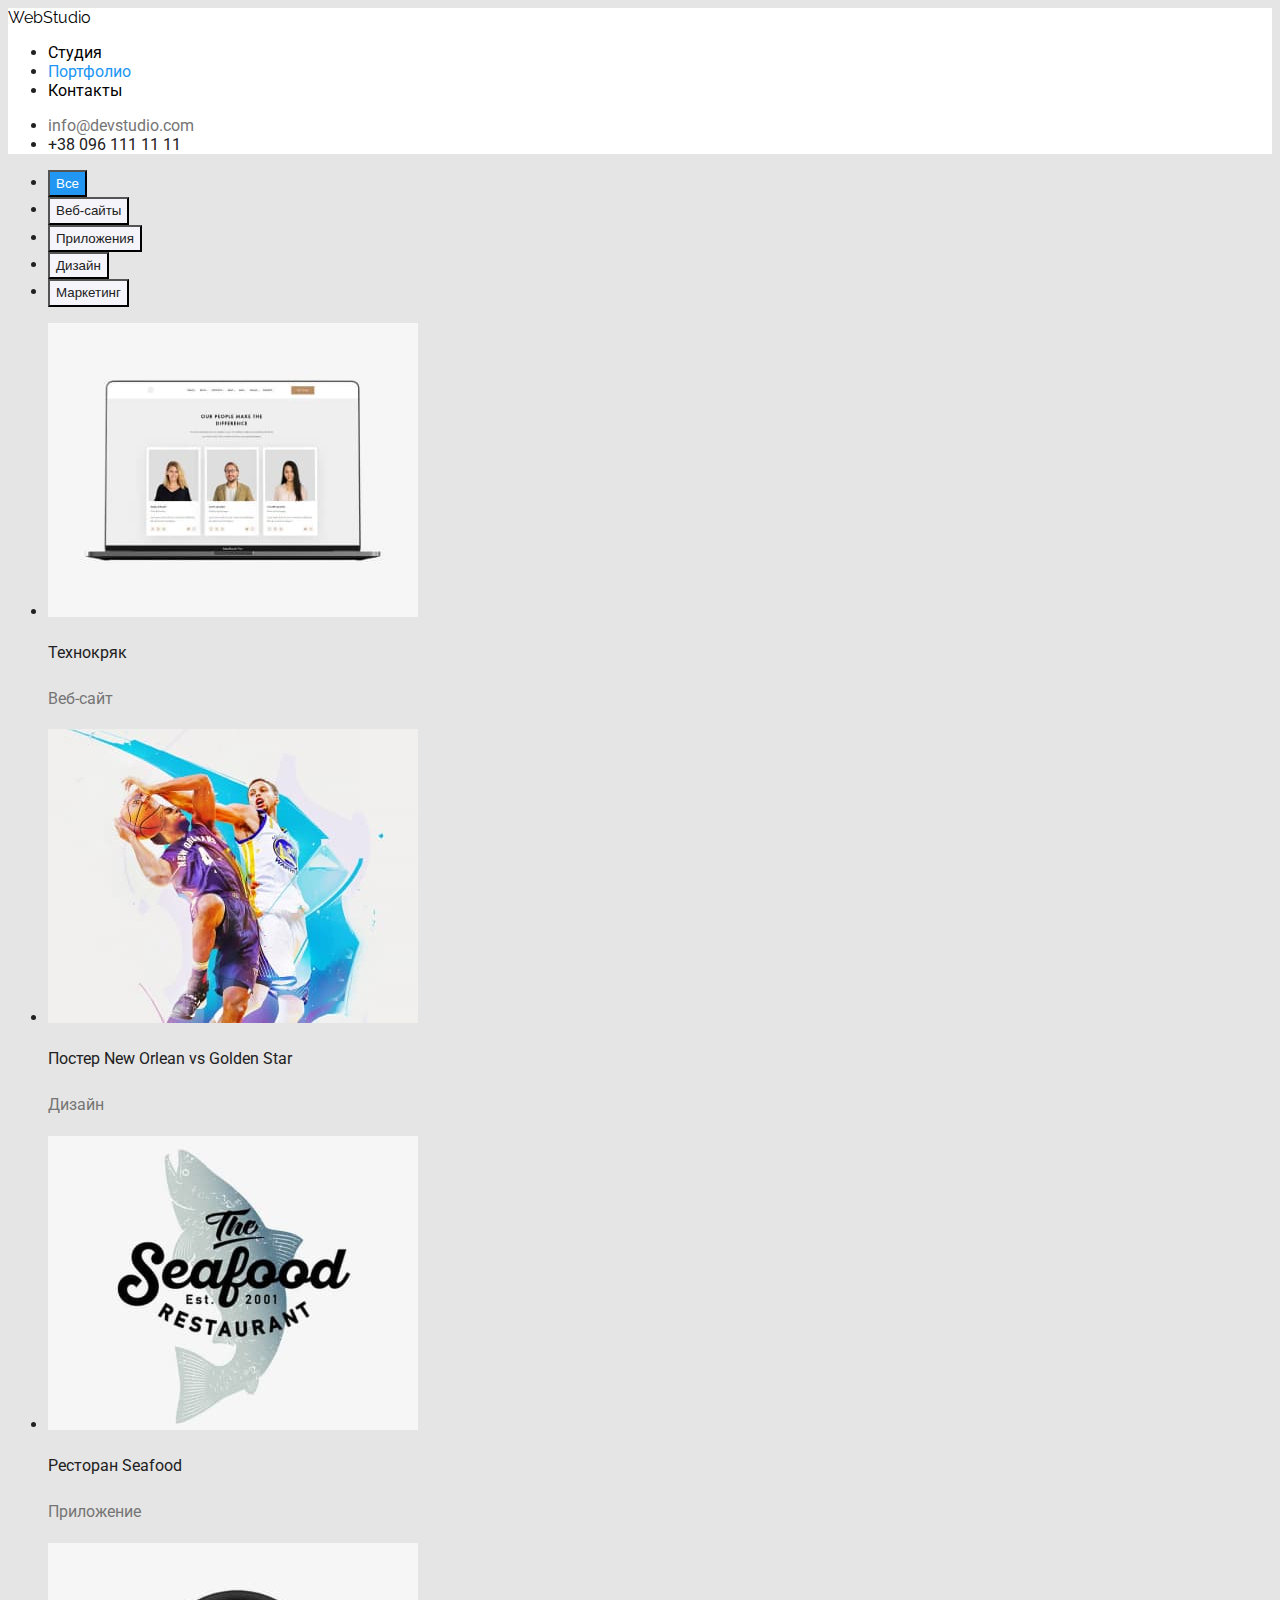
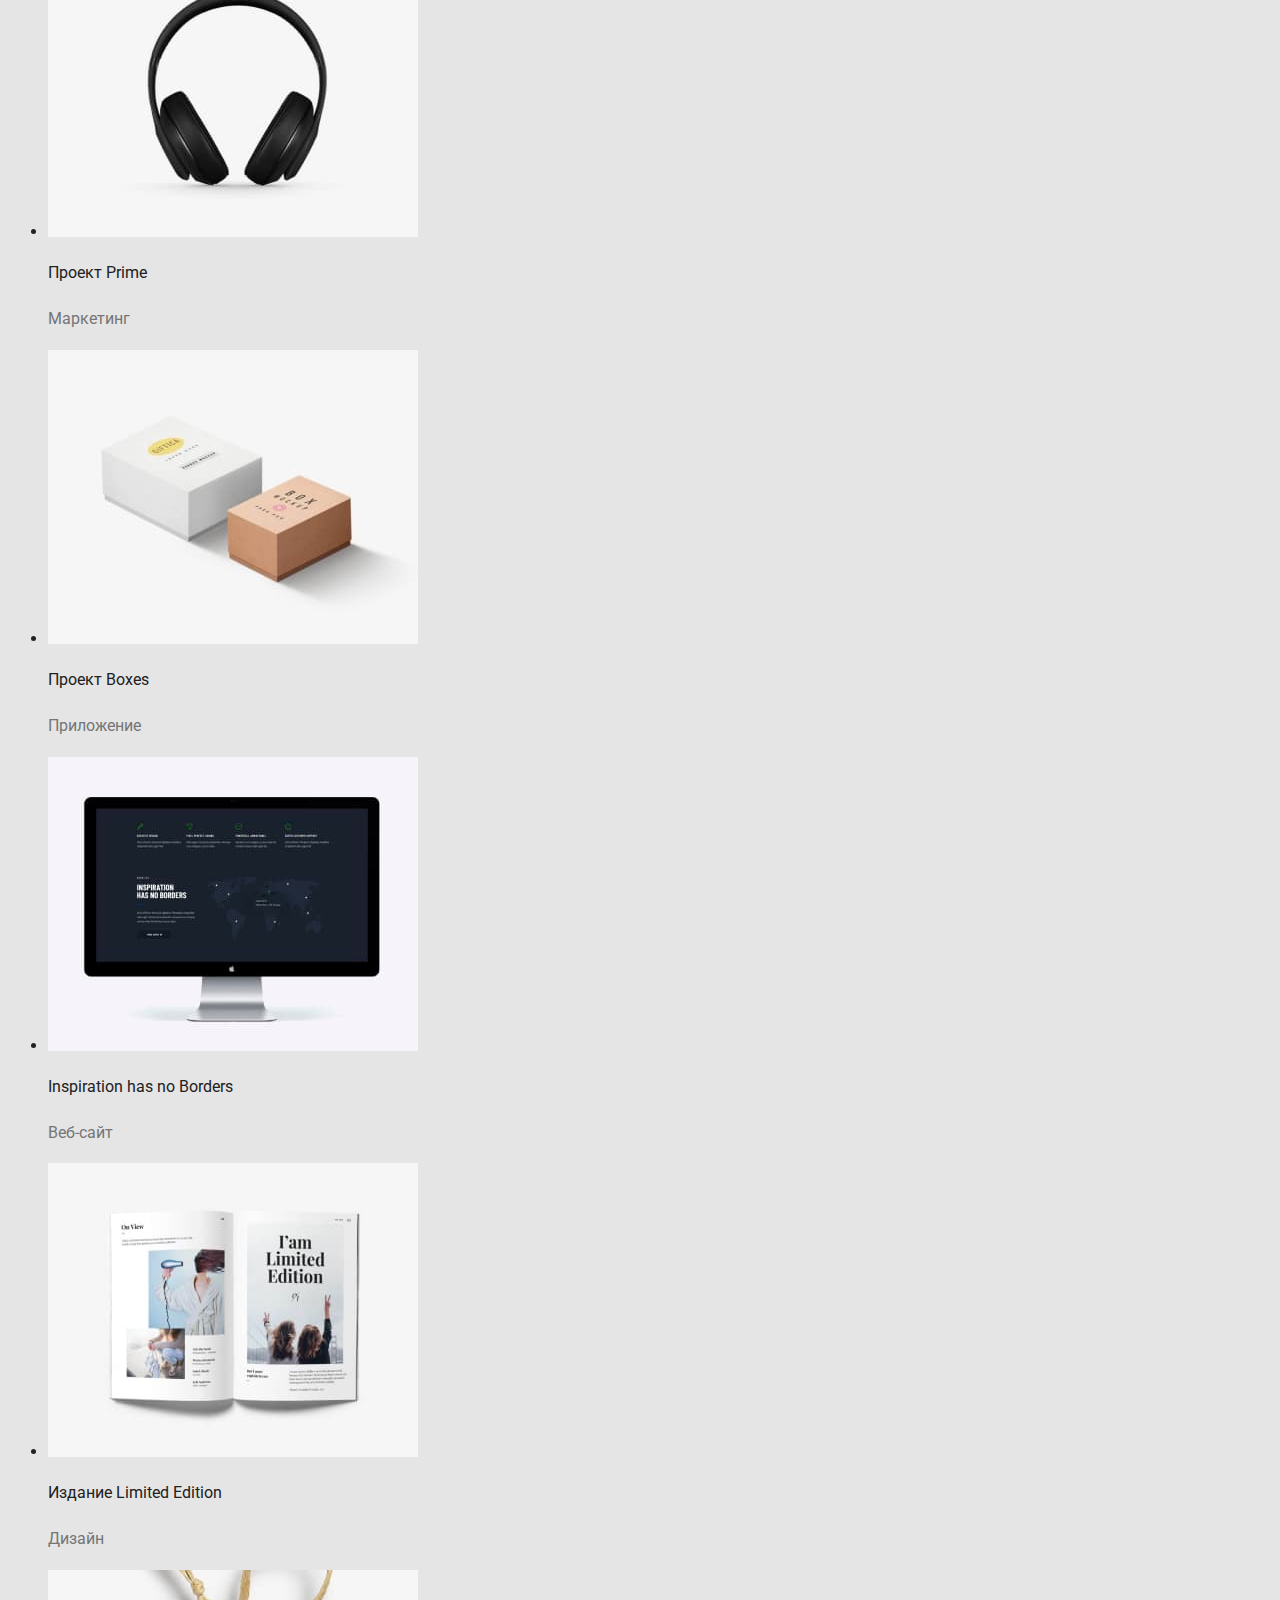
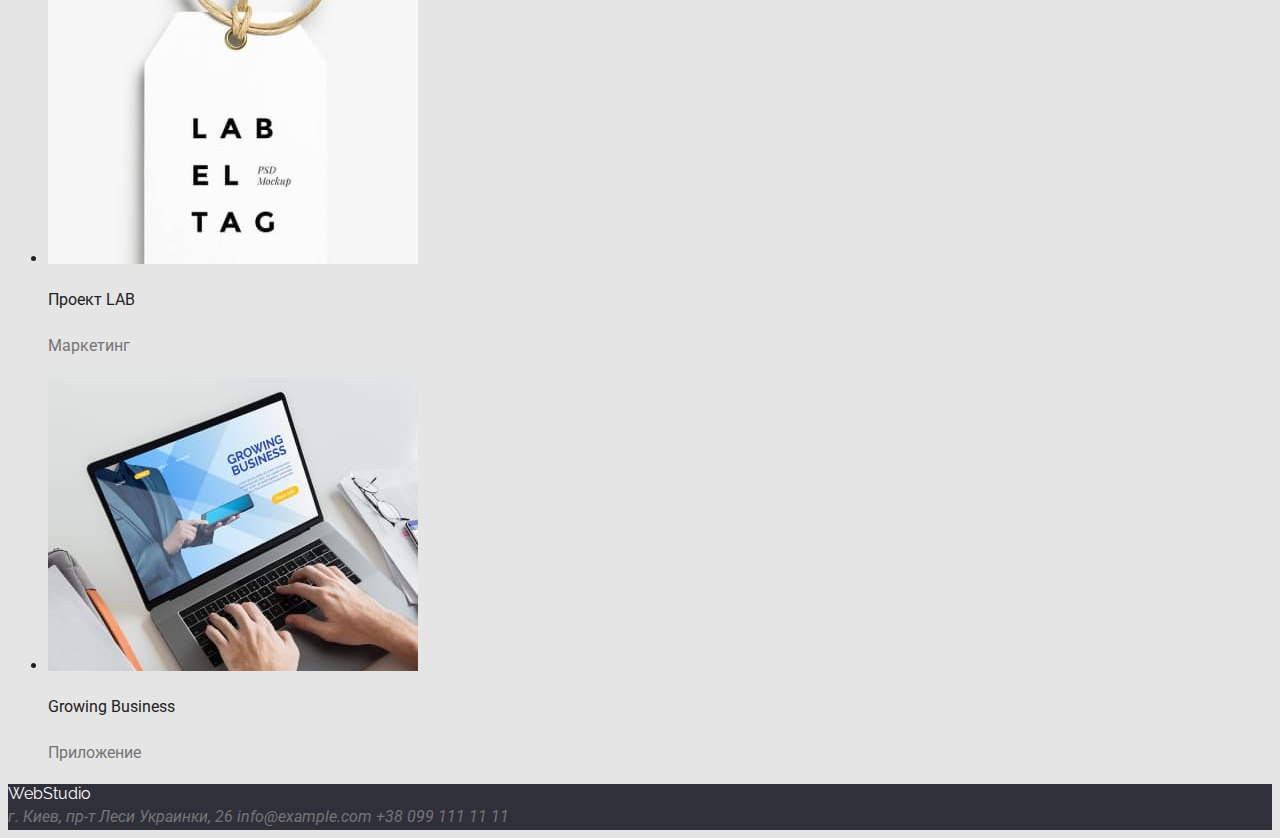
==== portfolio.html @ 67ff032a "okay, well done 4/" ====
<!DOCTYPE html>
<html lang="ru">

<head>
    <meta charset="UTF-8">
    <meta http-equiv="X-UA-Compatible" content="IE=edge">
    <meta name="viewport" content="width=device-width, initial-scale=1.0">
    <title>WebStudio</title>
    <link rel="preconnect" href="https://fonts.googleapis.com">
    <link rel="preconnect" href="https://fonts.gstatic.com" crossorigin>
    <link href="https://fonts.googleapis.com/css2?family=Raleway:wght@700&family=Roboto:wght@400;500;700;900&display=swap"
        rel="stylesheet">
    <link href="./css/styles.css" rel="stylesheet">
</head>
<body>
    <header class="hat">
        <a href="./index.html" lang="en" class="logo text-logo">
            WebStudio
        </a>
        <nav>
            <ul class="site-browsing">
                <li><a class="browsing-link text-link" href="./index.html">
                        Студия
                    </a></li>
                <li><a class="browsing-link text-link  current" href="./portfolio.html">
                        Портфолио
                    </a></li>
                <li><a class="browsing-link text-link" href="">
                        Контакты
                    </a></li>
            </ul>
        </nav>
        <ul class="hat-list">
            <li><a class="hat-link text-link" href="mailto:info@devstudio.com">
                    info@devstudio.com
                </a></li>
            <li><a class="hat-link text-link" href="tel:+380961111111"></a>
                +38 096 111 11 11
            </li>
        </ul>
    </header>
    <main>
        <section>
            <ul class="list">
                <li>
                    <button type="button" class="text-button-portfolio all-buttons current-button">
                        Все
                    </button>
                </li>
                <li>
                    <button type="button" class="text-button-portfolio all-buttons">
                        Веб-сайты
                    </button>
                </li>
                <li>
                    <button type="button" class="text-button-portfolio all-buttons">
                        Приложения
                    </button>
                </li>
                <li>
                    <button type="button" class="text-button-portfolio all-buttons">
                        Дизайн
                    </button>
                </li>
                <li>
                    <button type="button" class="text-button-portfolio all-buttons">
                        Маркетинг
                    </button>
                </li>
            </ul>
            <ul class="list">
                <li>
                    <img src="./images/img.portfolio.1.jpg" alt="Ноутбук с фотографией трех людей" width="370" height="294">
                    <p class="text-our-projects">
                        Технокряк
                    </p>
                    <p class="text-our-ptojects-work">
                        Веб-сайт
                    </p>
                </li>
                <li>
                    <img src="./images/img.portfolio.2.jpg" alt="баскетболисты" width="370" height="294">
                    <p class="text-our-projects">
                        Постер New Orlean vs Golden Star
                    </p>
                    <p class="text-our-ptojects-work">
                        Дизайн
                    </p>
                </li>
                <li>
                    <img src="./images/img.portfolio.3.jpg" alt="логотип рыбного бизнеса" width="370" height="294">
                    <p class="text-our-projects">
                        Ресторан Seafood
                    </p>
                    <p class="text-our-ptojects-work">
                        Приложение
                    </p>
                </li>
                <li>
                    <img src="./images/img.portfolio.4.jpg" alt="Черные наушники" width="370" height="294">
                    <p class="text-our-projects">
                        Проект Prime
                    </p>
                    <p class="text-our-ptojects-work">
                        Маркетинг
                    </p>
                </li>
                <li>
                    <img src="./images/img.portfolio.5.jpg" alt="белая коробка и обычная коробка поменьше" width="370" height="294">
                    <p class="text-our-projects">
                        Проект Boxes
                    </p>
                    <p class="text-our-ptojects-work">
                        Приложение
                    </p>
                </li>
                <li>
                    <img src="./images/img.portfolio.6.jpg" alt="экран монитора" width="370" height="294">
                    <p class="text-our-projects">
                        Inspiration has no Borders
                    </p>
                    <p class="text-our-ptojects-work">
                        Веб-сайт
                    </p>
                </li>
                <li>
                    <img src="./images/img.portfolio.7.jpg" alt="журнал" width="370" height="294">
                    <p class="text-our-projects">
                        Издание Limited Edition
                    </p>
                    <p class="text-our-ptojects-work">
                        Дизайн
                    </p>
                </li>
                <li>
                    <img src="./images/img.portfolio.8.jpg" alt="красивая, белая бирка" width="370" height="294">
                    <p class="text-our-projects">
                        Проект LAB
                    </p>
                    <p class="text-our-ptojects-work">
                        Маркетинг
                    </p>
                </li>
                <li>
                    <img src="./images/img.portfolio.9.jpg" alt="макбук" width="370" height="294">
                    <p class="text-our-projects">
                        Growing Business
                    </p>
                    <p class="text-our-ptojects-work">
                        Приложение
                    </p>
                </li>
            </ul>
        </section>
    </main>
    <footer class="cellar">
        <a href="./" lang="en" class="logo text-logo cellar-logo">
            WebStudio
        </a>
        <address>
            <a class="cellar-link text-cellar" href="https://goo.gl/maps/cegaFSzmEe4wthp77" target="_blank" rel="noopener noreferrer">
                г. Киев, пр-т Леси Украинки, 26
            </a>
            <a class="cellar-link text-cellar" href="mailto:info@example.com">
                info@example.com
            </a>
            <a class="cellar-link text-cellar" href="tel:+380991111111">
                +38 099 111 11 11
            </a>
        </address>
    </footer>
</body>
---- css/styles.css ----
body {
  font-family: 'Roboto', sans-serif;
  color: var(--text-color);
  background-color: #e5e5e5;
}
.hat {
  background-color: #ffffff;
}
.hero {
  background-color: #2f303a;
}
.team-content {
  background-color: #f5f4fa;
}
.cellar {
  background-color: #2f303a;
}
.logo {
  font-family: 'Raleway', sans-serif;
}

:root {
  --accent-color: #2196f3;
  --brand-color: #2f303a;
  --text-color: #212121;
}

.site-nav {
  list-style: none;
}
.browsing-link,
.cellar-link,
.logo,
.hat-link {
  text-decoration: none;
  color: black;
}

.hat-link,
.cellar-link {
  color: #757575;
}

.studio-link:active {
  color: #2196f3;
}

.browsing-link:hover,
.browsing-link:focus {
  color: var(--accent-color);
}

.cellar-link:hover,
.cellar-link:focus {
  color: var(--accent-color);
}

.logo:hover,
.logo:focus {
  color: var(--accent-color);
}

.hat-link:hover,
.hat-link:focus {
  color: var(--accent-color);
}

/* ______ */

.browsing-link:active {
  color: var(--brand-color);
}

.cellar-link:active {
  color: var(--text-color);
}

/*work with text*/

.text-two-main {
  line-height: 1.1;
}

.text-what-we {
  line-height: 1.1;
}

.text-what-we-do {
  line-height: 1.7;
  color: #757575;
}

.text-team {
  line-height: 1.1;
}

.text-profession {
  line-height: 1.1;
  color: #757575;
}

.text-logo {
  line-height: 1.1;
}
.text-link {
  line-height: 1.1;
}

.text-cellar {
  line-height: 1.7;
}
.text-title {
  line-height: 1.3;
  color: #ffffff;
}

.hero-button:focus {
  line-height: 1.6;
  background-color: var(--accent-color);
  color: #ffffff;
}
.text-button-portfolio:focus {
  background-color: var(--accent-color);
  color: #ffffff;
}
.text-button-portfolio {
  line-height: 1.6;
  color: #212121;
  background-color: #f5f4fa;
}
.text-our-projects {
  line-height: 2;
}
.text-our-ptojects-work {
  line-height: 1.8;
  color: #757575;
}
.cellar-logo {
  color: #ffffff;
}
.all-buttons {
  cursor: pointer;
}
.current {
  color: var(--accent-color);
}
.current-button {
  background-color: var(--accent-color);
  color: #ffffff;
}
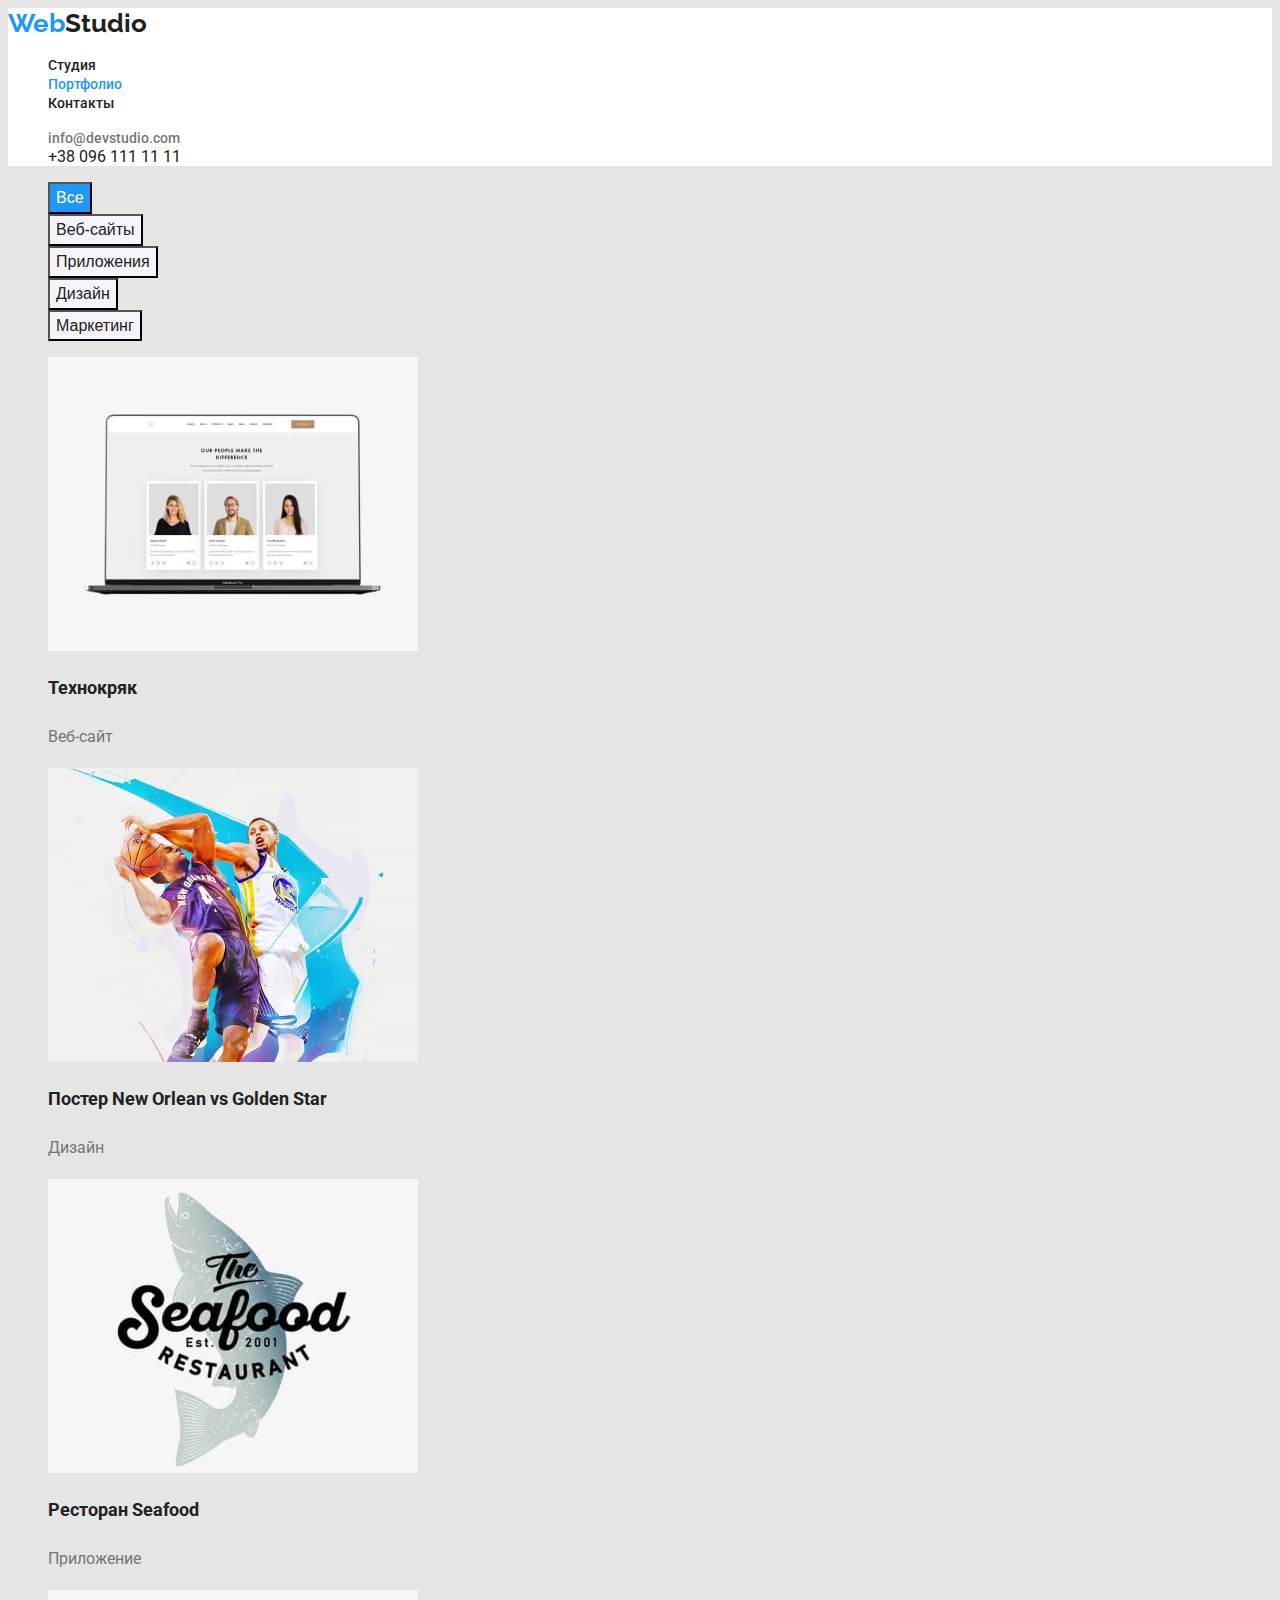
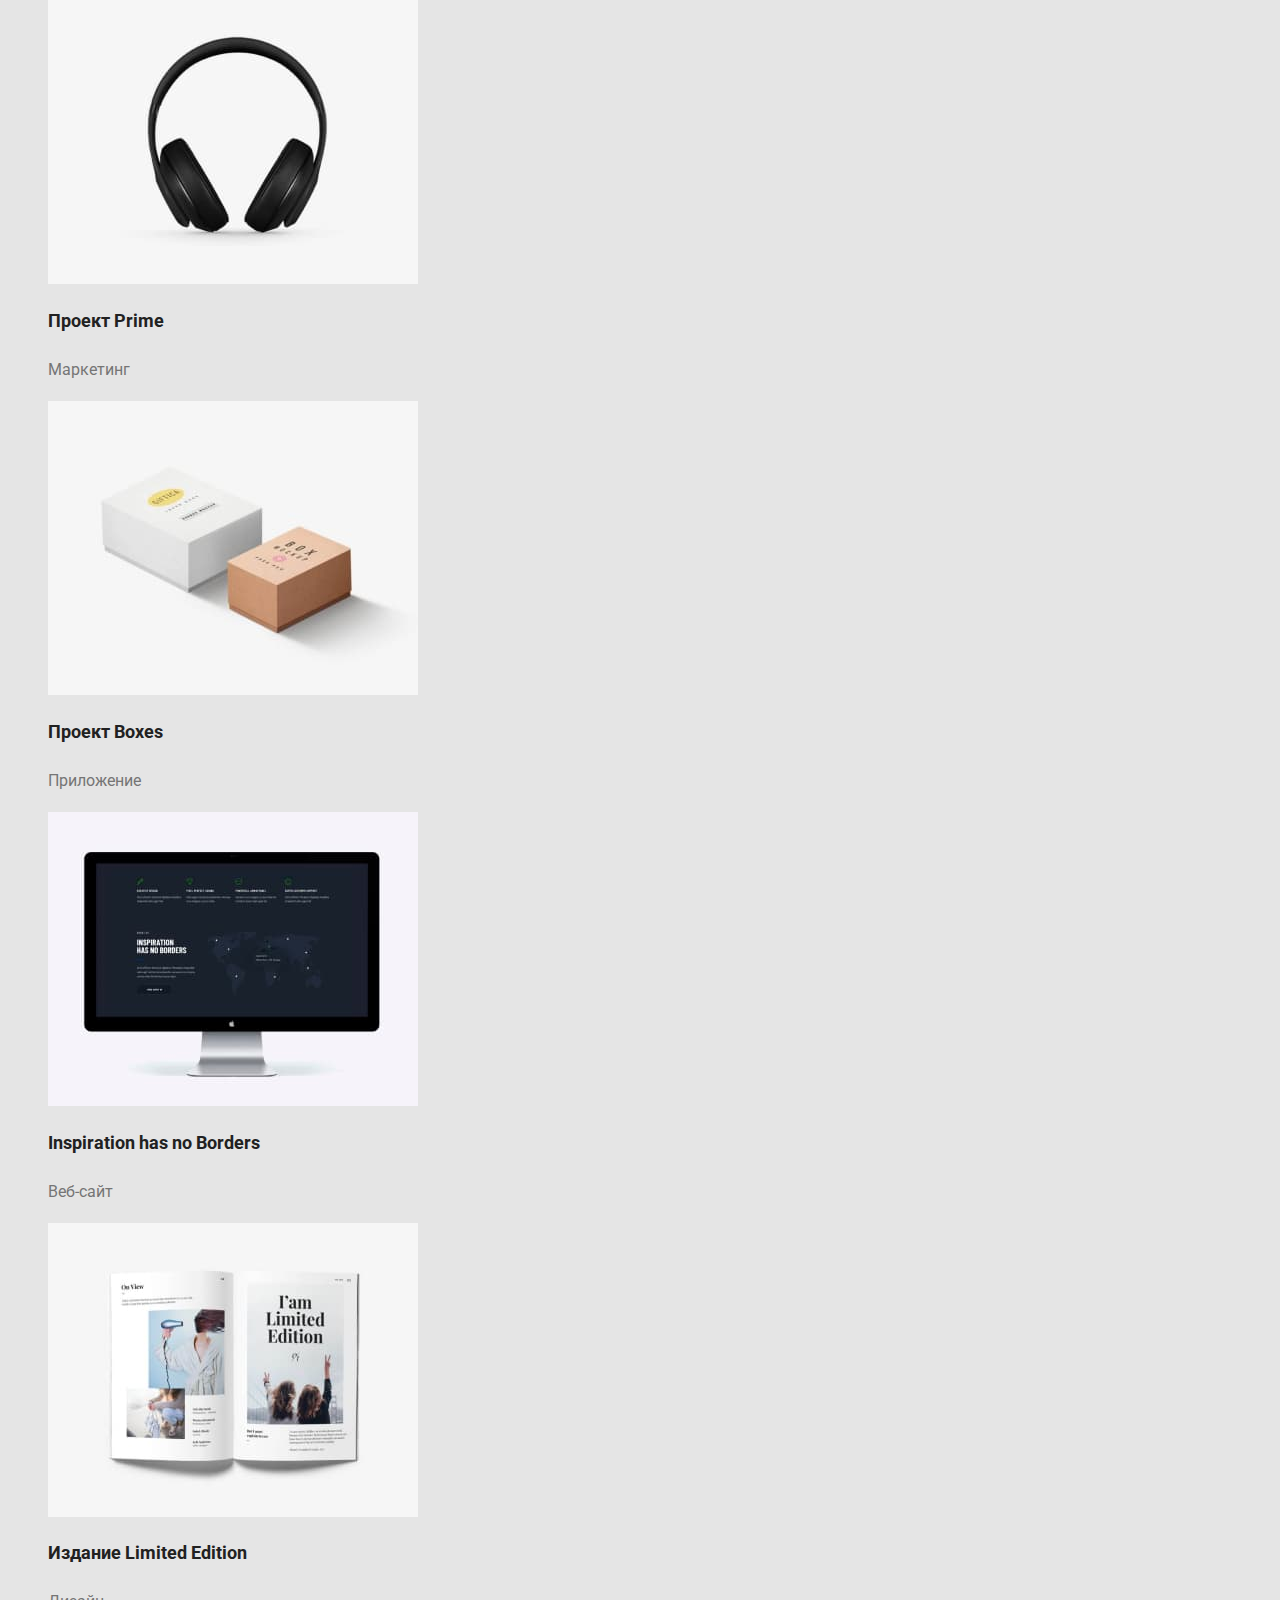
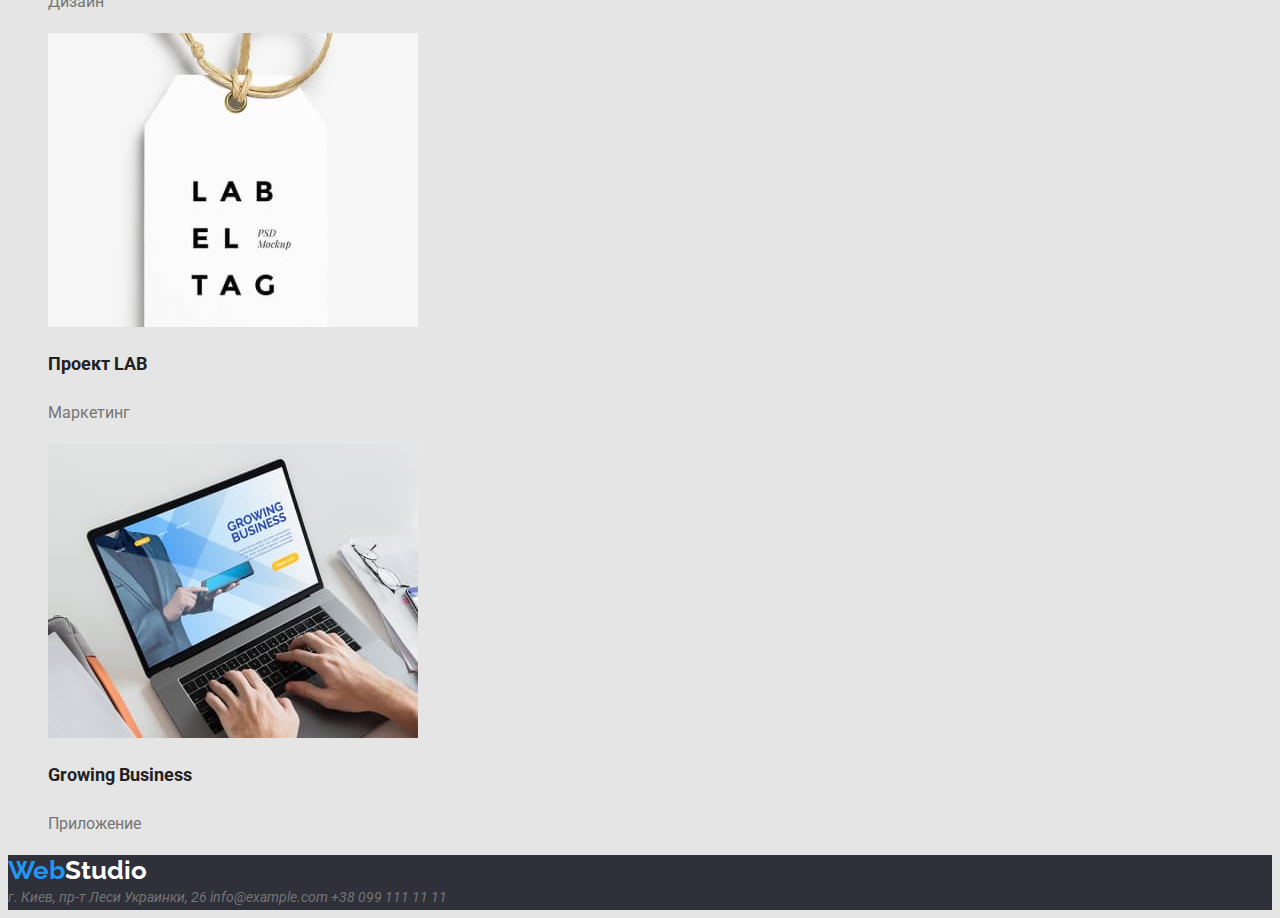
==== commit b9e21076: "reworked" ====
--- a/portfolio.html
+++ b/portfolio.html
@@ -14,11 +14,11 @@
 </head>
 <body>
     <header class="hat">
-        <a href="./index.html" lang="en" class="logo text-logo">
-            WebStudio
+        <a href="./index.html" lang="en" class="logo">
+            <span class="logo-web">Web</span>Studio
         </a>
         <nav>
-            <ul class="site-browsing">
+            <ul class="site-browsing list">
                 <li><a class="browsing-link text-link" href="./index.html">
                         Студия
                     </a></li>
@@ -30,7 +30,7 @@
                     </a></li>
             </ul>
         </nav>
-        <ul class="hat-list">
+        <ul class="hat-list list">
             <li><a class="hat-link text-link" href="mailto:info@devstudio.com">
                     info@devstudio.com
                 </a></li>
@@ -43,27 +43,27 @@
         <section>
             <ul class="list">
                 <li>
-                    <button type="button" class="text-button-portfolio all-buttons current-button">
+                    <button type="button" class="button-portfolio primary-button current-button">
                         Все
                     </button>
                 </li>
                 <li>
-                    <button type="button" class="text-button-portfolio all-buttons">
+                    <button type="button" class="button-portfolio primary-button">
                         Веб-сайты
                     </button>
                 </li>
                 <li>
-                    <button type="button" class="text-button-portfolio all-buttons">
+                    <button type="button" class="button-portfolio primary-button">
                         Приложения
                     </button>
                 </li>
                 <li>
-                    <button type="button" class="text-button-portfolio all-buttons">
+                    <button type="button" class="button-portfolio primary-button">
                         Дизайн
                     </button>
                 </li>
                 <li>
-                    <button type="button" class="text-button-portfolio all-buttons">
+                    <button type="button" class="button-portfolio primary-button">
                         Маркетинг
                     </button>
                 </li>
@@ -71,82 +71,82 @@
             <ul class="list">
                 <li>
                     <img src="./images/img.portfolio.1.jpg" alt="Ноутбук с фотографией трех людей" width="370" height="294">
-                    <p class="text-our-projects">
+                    <h2 class="portfolio-title">
                         Технокряк
-                    </p>
-                    <p class="text-our-ptojects-work">
+                    </h2>
+                    <p class="portfolio-text">
                         Веб-сайт
                     </p>
                 </li>
                 <li>
                     <img src="./images/img.portfolio.2.jpg" alt="баскетболисты" width="370" height="294">
-                    <p class="text-our-projects">
+                    <h2 class="portfolio-title">
                         Постер New Orlean vs Golden Star
-                    </p>
-                    <p class="text-our-ptojects-work">
+                    </h2>
+                    <p class="portfolio-text">
                         Дизайн
                     </p>
                 </li>
                 <li>
                     <img src="./images/img.portfolio.3.jpg" alt="логотип рыбного бизнеса" width="370" height="294">
-                    <p class="text-our-projects">
+                    <h2 class="portfolio-title">
                         Ресторан Seafood
-                    </p>
-                    <p class="text-our-ptojects-work">
+                    </h2>
+                    <p class="portfolio-text">
                         Приложение
                     </p>
                 </li>
                 <li>
                     <img src="./images/img.portfolio.4.jpg" alt="Черные наушники" width="370" height="294">
-                    <p class="text-our-projects">
+                    <h2 class="portfolio-title">
                         Проект Prime
-                    </p>
-                    <p class="text-our-ptojects-work">
+                    </h2>
+                    <p class="portfolio-text">
                         Маркетинг
                     </p>
                 </li>
                 <li>
                     <img src="./images/img.portfolio.5.jpg" alt="белая коробка и обычная коробка поменьше" width="370" height="294">
-                    <p class="text-our-projects">
+                    <h2 class="portfolio-title">
                         Проект Boxes
-                    </p>
-                    <p class="text-our-ptojects-work">
+                    </h2>
+                    <p class="portfolio-text">
                         Приложение
                     </p>
                 </li>
                 <li>
                     <img src="./images/img.portfolio.6.jpg" alt="экран монитора" width="370" height="294">
-                    <p class="text-our-projects">
+                    <h2 class="portfolio-title">
                         Inspiration has no Borders
-                    </p>
-                    <p class="text-our-ptojects-work">
+                    </h2>
+                    <p class="portfolio-text">
                         Веб-сайт
                     </p>
                 </li>
                 <li>
                     <img src="./images/img.portfolio.7.jpg" alt="журнал" width="370" height="294">
-                    <p class="text-our-projects">
+                    <h2 class="portfolio-title">
                         Издание Limited Edition
-                    </p>
-                    <p class="text-our-ptojects-work">
+                    </h2>
+                    <p class="portfolio-text">
                         Дизайн
                     </p>
                 </li>
                 <li>
                     <img src="./images/img.portfolio.8.jpg" alt="красивая, белая бирка" width="370" height="294">
-                    <p class="text-our-projects">
+                    <h2 class="portfolio-title">
                         Проект LAB
-                    </p>
-                    <p class="text-our-ptojects-work">
+                    </h2>
+                    <p class="portfolio-text">
                         Маркетинг
                     </p>
                 </li>
                 <li>
                     <img src="./images/img.portfolio.9.jpg" alt="макбук" width="370" height="294">
-                    <p class="text-our-projects">
+                    <h2 class="portfolio-title">
                         Growing Business
-                    </p>
-                    <p class="text-our-ptojects-work">
+                    </h2>
+                    <p class="portfolio-text">
                         Приложение
                     </p>
                 </li>
@@ -154,8 +154,8 @@
         </section>
     </main>
     <footer class="cellar">
-        <a href="./" lang="en" class="logo text-logo cellar-logo">
-            WebStudio
+        <a href="./" lang="en" class="logo cellar-logo">
+            <span class="logo-web">Web</span>Studio
         </a>
         <address>
             <a class="cellar-link text-cellar" href="https://goo.gl/maps/cegaFSzmEe4wthp77" target="_blank" rel="noopener noreferrer">
--- a/css/styles.css
+++ b/css/styles.css
@@ -1,43 +1,160 @@
-body {
-  font-family: 'Roboto', sans-serif;
-  color: var(--text-color);
-  background-color: #e5e5e5;
-}
-.hat {
-  background-color: #ffffff;
-}
-.hero {
-  background-color: #2f303a;
-}
-.team-content {
-  background-color: #f5f4fa;
-}
-.cellar {
-  background-color: #2f303a;
-}
-.logo {
-  font-family: 'Raleway', sans-serif;
-}
-
 :root {
   --accent-color: #2196f3;
   --brand-color: #2f303a;
   --text-color: #212121;
 }
 
-.site-nav {
+body {
+  font-family: 'Roboto', sans-serif;
+  color: var(--text-color);
+  background-color: #e5e5e5;
+}
+
+/* backgroun color for section */
+
+.hat {
+  background-color: #ffffff;
+}
+.hero {
+  background-color: #2f303a;
+}
+.team-content {
+  background-color: #f5f4fa;
+}
+.cellar {
+  background-color: #2f303a;
+}
+
+/* text style section */
+/* header*/
+.logo {
+  font-family: 'Raleway', sans-serif;
+  font-weight: bold;
+  font-size: 26px;
+  line-height: 1.19;
+  text-decoration: none;
+  color: var(--text-color);
+}
+.logo:hover,
+.logo:focus {
+  color: var(--accent-color);
+}
+.cellar-logo {
+  color: #ffffff;
+}
+.logo-web {
+  color: var(--accent-color);
+}
+
+.text-link {
+  font-weight: 500;
+  font-size: 14px;
+  line-height: 1.14;
+}
+/* hero */
+.hero-title {
+  font-weight: 900;
+  font-size: 44px;
+  line-height: 1.36;
+  text-align: center;
+  color: #ffffff;
+}
+.hero-button:focus {
+  line-height: 1.6;
+  color: #ffffff;
+  background-color: #188ce8;
+}
+.hero-button {
+  font-weight: bold;
+  font-size: 16px;
+  line-height: 30px;
+  display: flex;
+  align-items: center;
+  text-align: center;
+  background-color: var(--accent-color);
+  color: #ffffff;
+}
+/* section about */
+.about-title {
+  font-weight: bold;
+  font-size: 14px;
+  line-height: 1.14;
+}
+.about-text {
+  font-weight: normal;
+  font-size: 14px;
+  line-height: 1.71;
+  color: #757575;
+}
+/*section about-computer  */
+.title-main {
+  font-weight: bold;
+  font-size: 36px;
+  line-height: 1.16;
+  text-align: center;
+}
+
+/* section team-content */
+.text-team {
+  font-weight: 500;
+  font-size: 16px;
+  line-height: 1.18;
+  text-align: center;
+}
+.text-profession {
+  font-weight: normal;
+  font-size: 16px;
+  line-height: 1.18;
+  text-align: center;
+  color: #757575;
+}
+
+/* cellar or footer section */
+.text-cellar {
+  font-weight: normal;
+  font-size: 14px;
+  line-height: 1.71;
+}
+
+/* portfolio content */
+.button-portfolio:focus {
+  background-color: var(--accent-color);
+  color: #ffffff;
+}
+.button-portfolio {
+  font-style: normal;
+  font-weight: 500;
+  font-size: 16px;
+  line-height: 1.62;
+  text-align: center;
+  color: #212121;
+  background-color: #f5f4fa;
+}
+.portfolio-title {
+  font-style: normal;
+  font-weight: bold;
+  font-size: 18px;
+  line-height: 2;
+}
+.portfolio-text {
+  font-style: normal;
+  font-weight: normal;
+  font-size: 16px;
+  line-height: 1.87;
+  color: #757575;
+}
+/* __________________ */
+.list {
   list-style: none;
 }
-.browsing-link,
-.cellar-link,
-.logo,
-.hat-link {
+.browsing-link {
   text-decoration: none;
-  color: black;
+  color: var(--text-color);
 }
 
 .hat-link,
 .cellar-link {
+  text-decoration: none;
   color: #757575;
 }
 
@@ -55,11 +172,6 @@
   color: var(--accent-color);
 }
 
-.logo:hover,
-.logo:focus {
-  color: var(--accent-color);
-}
-
 .hat-link:hover,
 .hat-link:focus {
   color: var(--accent-color);
@@ -77,68 +189,7 @@
 
 /*work with text*/
 
-.text-two-main {
-  line-height: 1.1;
-}
-
-.text-what-we {
-  line-height: 1.1;
-}
-
-.text-what-we-do {
-  line-height: 1.7;
-  color: #757575;
-}
-
-.text-team {
-  line-height: 1.1;
-}
-
-.text-profession {
-  line-height: 1.1;
-  color: #757575;
-}
-
-.text-logo {
-  line-height: 1.1;
-}
-.text-link {
-  line-height: 1.1;
-}
-
-.text-cellar {
-  line-height: 1.7;
-}
-.text-title {
-  line-height: 1.3;
-  color: #ffffff;
-}
-
-.hero-button:focus {
-  line-height: 1.6;
-  background-color: var(--accent-color);
-  color: #ffffff;
-}
-.text-button-portfolio:focus {
-  background-color: var(--accent-color);
-  color: #ffffff;
-}
-.text-button-portfolio {
-  line-height: 1.6;
-  color: #212121;
-  background-color: #f5f4fa;
-}
-.text-our-projects {
-  line-height: 2;
-}
-.text-our-ptojects-work {
-  line-height: 1.8;
-  color: #757575;
-}
-.cellar-logo {
-  color: #ffffff;
-}
-.all-buttons {
+.primary-button {
   cursor: pointer;
 }
 .current {
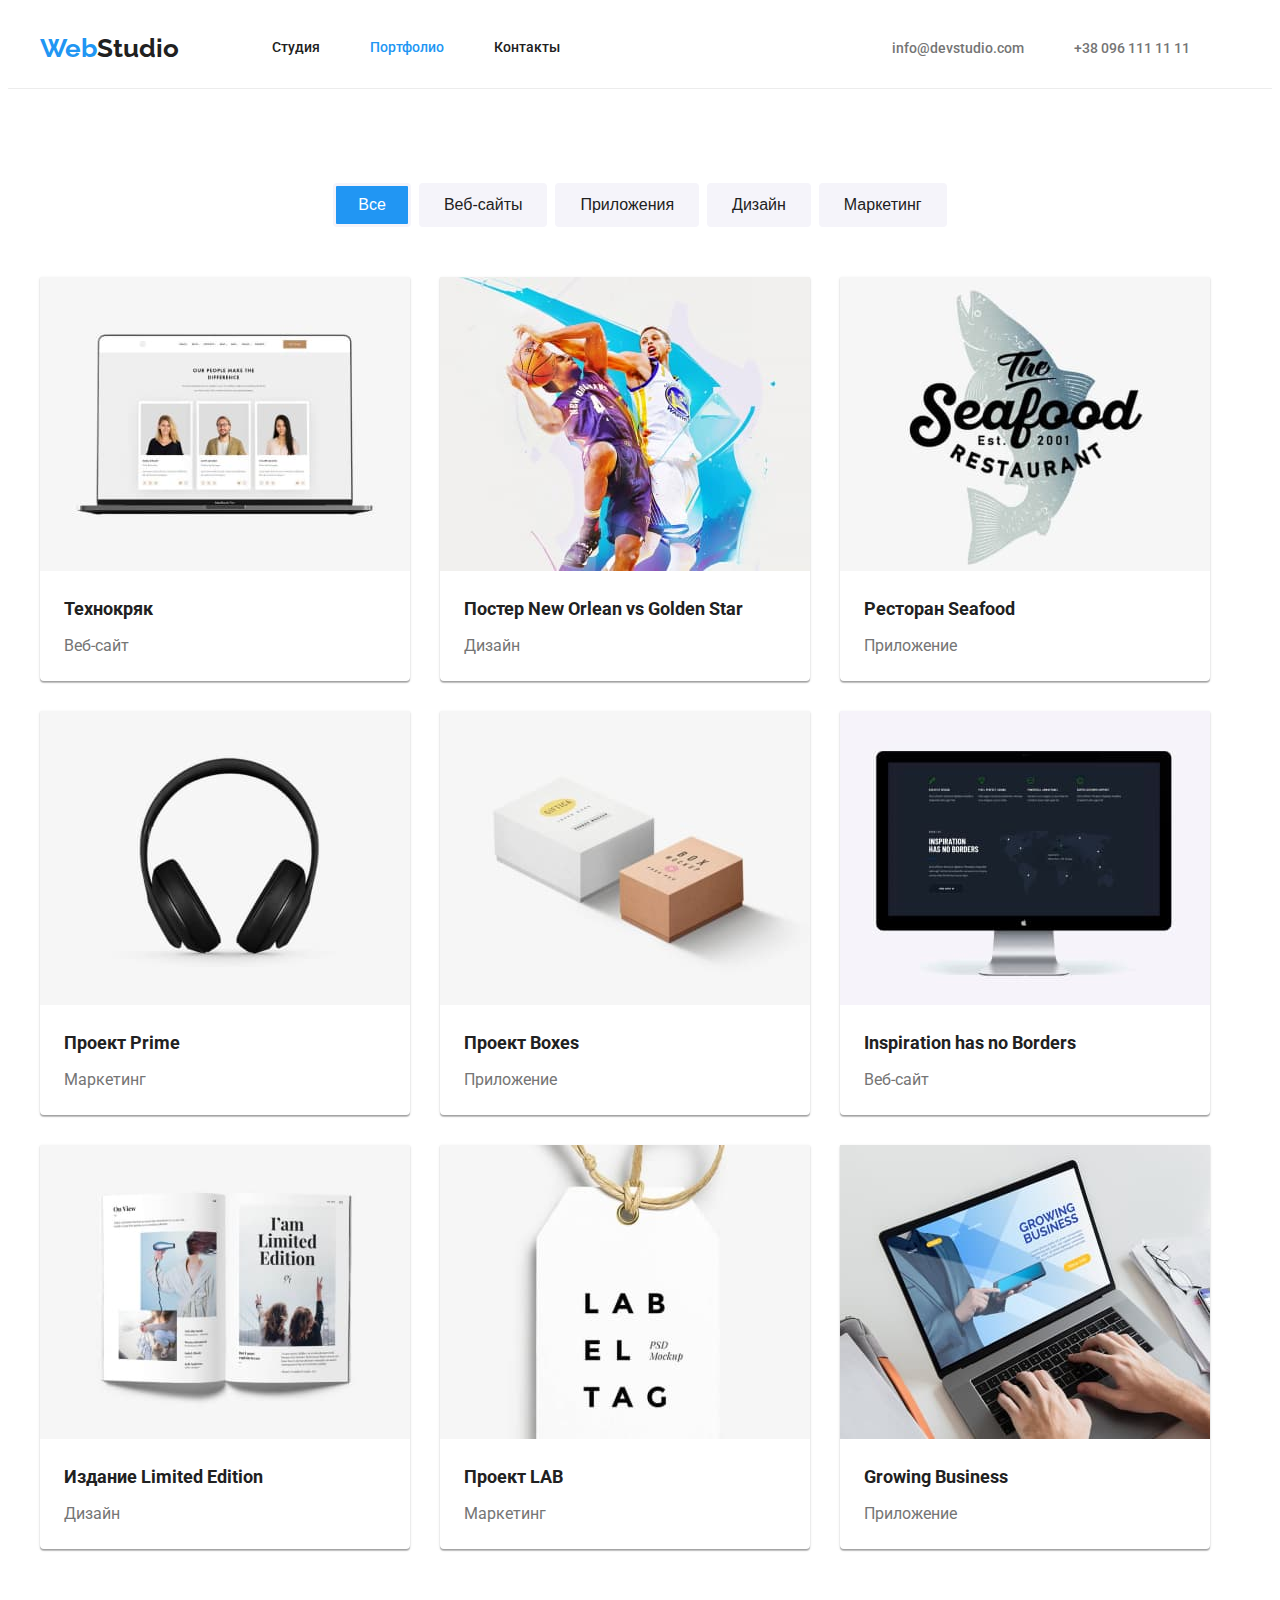
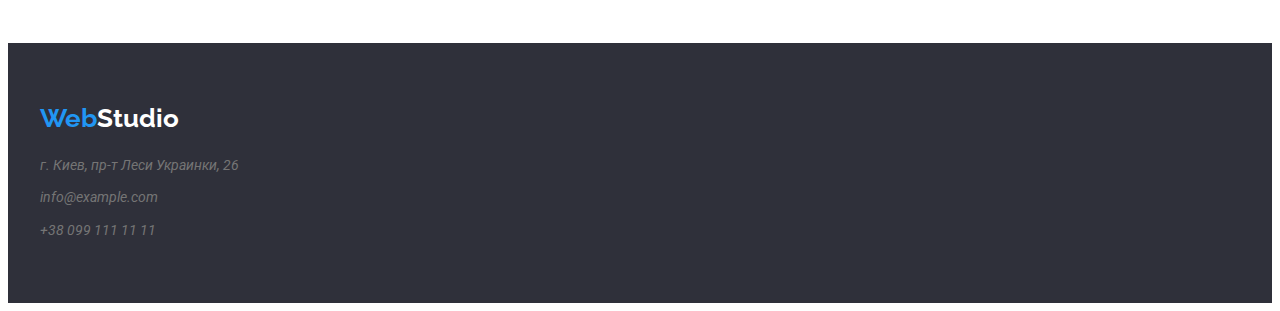
==== commit f2ec4fed: "late work" ====
--- a/portfolio.html
+++ b/portfolio.html
@@ -6,6 +6,9 @@
     <meta http-equiv="X-UA-Compatible" content="IE=edge">
     <meta name="viewport" content="width=device-width, initial-scale=1.0">
     <title>WebStudio</title>
+    <link rel="stylesheet" href="https://cdnjs.cloudflare.com/ajax/libs/modern-normalize/1.1.0/modern-normalize.min.css"
+        integrity="sha512-wpPYUAdjBVSE4KJnH1VR1HeZfpl1ub8YT/NKx4PuQ5NmX2tKuGu6U/JRp5y+Y8XG2tV+wKQpNHVUX03MfMFn9Q=="
+        crossorigin="anonymous" referrerpolicy="no-referrer" />
     <link rel="preconnect" href="https://fonts.googleapis.com">
     <link rel="preconnect" href="https://fonts.gstatic.com" crossorigin>
     <link href="https://fonts.googleapis.com/css2?family=Raleway:wght@700&family=Roboto:wght@400;500;700;900&display=swap"
@@ -14,63 +17,66 @@
 </head>
 <body>
     <header class="hat">
-        <a href="./index.html" lang="en" class="logo">
-            <span class="logo-web">Web</span>Studio
-        </a>
-        <nav>
-            <ul class="site-browsing list">
-                <li><a class="browsing-link text-link" href="./index.html">
-                        Студия
+        <div class="container hat-container hat-container-portfolio">
+            <a href="./index.html" lang="en" class="logo hat-logo">
+                <span class="logo-web">Web</span>Studio
+            </a>
+            <nav class="browsing">
+                <ul class="site-browsing list">
+                    <li class="nav-link"><a class="browsing-link text-link " href="./index.html">
+                            Студия
+                        </a></li>
+                    <li class="nav-link"><a class="browsing-link text-link  current" href="./portfolio.html">
+                            Портфолио
+                        </a></li>
+                    <li class="nav-link"><a class="browsing-link text-link" href="">
+                            Контакты
+                        </a></li>
+                </ul>
+            </nav>
+            <ul class="hat-list list">
+                <li><a class="hat-link text-link" href="mailto:info@devstudio.com">
+                        info@devstudio.com
                     </a></li>
-                <li><a class="browsing-link text-link  current" href="./portfolio.html">
-                        Портфолио
-                    </a></li>
-                <li><a class="browsing-link text-link" href="">
-                        Контакты
+                <li><a class="hat-link text-link" href="tel:+380961111111">
+                        +38 096 111 11 11
                     </a></li>
             </ul>
-        </nav>
-        <ul class="hat-list list">
-            <li><a class="hat-link text-link" href="mailto:info@devstudio.com">
-                    info@devstudio.com
-                </a></li>
-            <li><a class="hat-link text-link" href="tel:+380961111111"></a>
-                +38 096 111 11 11
-            </li>
-        </ul>
+        </div>
     </header>
     <main>
         <section>
-            <ul class="list">
-                <li>
+            <div class="container portfolio-container">
+            <ul class="list-button list">
+                <li class="link-button">
                     <button type="button" class="button-portfolio primary-button current-button">
                         Все
                     </button>
                 </li>
-                <li>
+                <li class="link-button">
                     <button type="button" class="button-portfolio primary-button">
                         Веб-сайты
                     </button>
                 </li>
-                <li>
+                <li class="link-button">
                     <button type="button" class="button-portfolio primary-button">
                         Приложения
                     </button>
                 </li>
-                <li>
+                <li class="link-button">
                     <button type="button" class="button-portfolio primary-button">
                         Дизайн
                     </button>
                 </li>
-                <li>
+                <li class="link-button">
                     <button type="button" class="button-portfolio primary-button">
                         Маркетинг
                     </button>
                 </li>
             </ul>
-            <ul class="list">
-                <li>
-                    <img src="./images/img.portfolio.1.jpg" alt="Ноутбук с фотографией трех людей" width="370" height="294">
+            <ul class="portgolio-list list">
+                <li class="portfolio-link">
+                    <img src="./images/img.portfolio.1.jpg" alt="Ноутбук с фотографией трех людей" width="370" height="294" class="portfolio-img">
                     <h2 class="portfolio-title">
                         Технокряк
                     </h2>
@@ -78,8 +84,8 @@
                         Веб-сайт
                     </p>
                 </li>
-                <li>
-                    <img src="./images/img.portfolio.2.jpg" alt="баскетболисты" width="370" height="294">
+                <li class="portfolio-link">
+                    <img src="./images/img.portfolio.2.jpg" alt="баскетболисты" width="370" height="294" class="portfolio-img">
                     <h2 class="portfolio-title">
                         Постер New Orlean vs Golden Star
                     </h2>
@@ -87,8 +93,8 @@
                         Дизайн
                     </p>
                 </li>
-                <li>
-                    <img src="./images/img.portfolio.3.jpg" alt="логотип рыбного бизнеса" width="370" height="294">
+                <li class="portfolio-link">
+                    <img src="./images/img.portfolio.3.jpg" alt="логотип рыбного бизнеса" width="370" height="294" class="portfolio-img">
                     <h2 class="portfolio-title">
                         Ресторан Seafood
                     </h2>
@@ -96,8 +102,8 @@
                         Приложение
                     </p>
                 </li>
-                <li>
-                    <img src="./images/img.portfolio.4.jpg" alt="Черные наушники" width="370" height="294">
+                <li class="portfolio-link">
+                    <img src="./images/img.portfolio.4.jpg" alt="Черные наушники" width="370" height="294" class="portfolio-img">
                     <h2 class="portfolio-title">
                         Проект Prime
                     </h2>
@@ -105,8 +111,8 @@
                         Маркетинг
                     </p>
                 </li>
-                <li>
-                    <img src="./images/img.portfolio.5.jpg" alt="белая коробка и обычная коробка поменьше" width="370" height="294">
+                <li class="portfolio-link">
+                    <img src="./images/img.portfolio.5.jpg" alt="белая коробка и обычная коробка поменьше" width="370" height="294" class="portfolio-img">
                     <h2 class="portfolio-title">
                         Проект Boxes
                     </h2>
@@ -114,8 +120,8 @@
                         Приложение
                     </p>
                 </li>
-                <li>
-                    <img src="./images/img.portfolio.6.jpg" alt="экран монитора" width="370" height="294">
+                <li class="portfolio-link">
+                    <img src="./images/img.portfolio.6.jpg" alt="экран монитора" width="370" height="294" class="portfolio-img">
                     <h2 class="portfolio-title">
                         Inspiration has no Borders
                     </h2>
@@ -123,8 +129,8 @@
                         Веб-сайт
                     </p>
                 </li>
-                <li>
-                    <img src="./images/img.portfolio.7.jpg" alt="журнал" width="370" height="294">
+                <li class="portfolio-link">
+                    <img src="./images/img.portfolio.7.jpg" alt="журнал" width="370" height="294" class="portfolio-img">
                     <h2 class="portfolio-title">
                         Издание Limited Edition
                     </h2>
@@ -132,8 +138,8 @@
                         Дизайн
                     </p>
                 </li>
-                <li>
-                    <img src="./images/img.portfolio.8.jpg" alt="красивая, белая бирка" width="370" height="294">
+                <li class="portfolio-link">
+                    <img src="./images/img.portfolio.8.jpg" alt="красивая, белая бирка" width="370" height="294" class="portfolio-img">
                     <h2 class="portfolio-title">
                         Проект LAB
                     </h2>
@@ -141,8 +147,8 @@
                         Маркетинг
                     </p>
                 </li>
-                <li>
-                    <img src="./images/img.portfolio.9.jpg" alt="макбук" width="370" height="294">
+                <li class="portfolio-link">
+                    <img src="./images/img.portfolio.9.jpg" alt="макбук" width="370" height="294" class="portfolio-img">
                     <h2 class="portfolio-title">
                         Growing Business
                     </h2>
@@ -151,22 +157,26 @@
                     </p>
                 </li>
             </ul>
+            </div>
         </section>
     </main>
     <footer class="cellar">
-        <a href="./" lang="en" class="logo cellar-logo">
-            <span class="logo-web">Web</span>Studio
-        </a>
-        <address>
-            <a class="cellar-link text-cellar" href="https://goo.gl/maps/cegaFSzmEe4wthp77" target="_blank" rel="noopener noreferrer">
-                г. Киев, пр-т Леси Украинки, 26
+        <div class="container">
+            <a href="./" lang="en" class="logo cellar-logo">
+                <span class="logo-web">Web</span>Studio
             </a>
-            <a class="cellar-link text-cellar" href="mailto:info@example.com">
-                info@example.com
-            </a>
-            <a class="cellar-link text-cellar" href="tel:+380991111111">
-                +38 099 111 11 11
-            </a>
-        </address>
+            <address class="cellar-link">
+                <a class="cellar-link text-cellar location" href="https://goo.gl/maps/cegaFSzmEe4wthp77" target="_blank"
+                    rel="noopener noreferrer">
+                    г. Киев, пр-т Леси Украинки, 26
+                </a>
+                <a class="cellar-link text-cellar post" href="mailto:info@example.com">
+                    info@example.com
+                </a>
+                <a class="cellar-link text-cellar" href="tel:+380991111111">
+                    +38 099 111 11 11
+                </a>
+            </address>
+        </div>
     </footer>
 </body>--- a/css/styles.css
+++ b/css/styles.css
@@ -7,7 +7,33 @@
 body {
   font-family: 'Roboto', sans-serif;
   color: var(--text-color);
-  background-color: #e5e5e5;
+  background-color: #ffffff;
+}
+
+h1,
+h2,
+h3,
+h4,
+h4,
+h5,
+p {
+  margin: 0;
+}
+ul {
+  margin: 0;
+  padding: 0;
+}
+
+img {
+  display: block;
+}
+
+.container {
+  width: 1200px;
+  padding-left: 15px;
+  padding-right: 15px;
+  margin-left: auto;
+  margin-right: auto;
 }
 
 /* backgroun color for section */
@@ -17,12 +43,18 @@
 }
 .hero {
   background-color: #2f303a;
+  padding-top: 200px;
+  padding-bottom: 210px;
 }
 .team-content {
   background-color: #f5f4fa;
+  padding-top: 94px;
+  padding-bottom: 94px;
 }
 .cellar {
   background-color: #2f303a;
+  padding-top: 60px;
+  padding-bottom: 60px;
 }
 
 /* text style section */
@@ -41,6 +73,8 @@
 }
 .cellar-logo {
   color: #ffffff;
+  display: block;
+  /* margin-bottom: 20px; */
 }
 .logo-web {
   color: var(--accent-color);
@@ -58,6 +92,10 @@
   line-height: 1.36;
   text-align: center;
   color: #ffffff;
+  margin-bottom: 40px;
+  width: 696px;
+  margin-left: auto;
+  margin-right: auto;
 }
 .hero-button:focus {
   line-height: 1.6;
@@ -68,30 +106,55 @@
   font-weight: bold;
   font-size: 16px;
   line-height: 30px;
-  display: flex;
-  align-items: center;
+  display: block;
   text-align: center;
   background-color: var(--accent-color);
   color: #ffffff;
-}
+  margin-left: auto;
+  margin-right: auto;
+  padding-top: 10px;
+  padding-left: 30px;
+  padding-bottom: 10px;
+  padding-right: 30px;
+  border-radius: 4px;
+}
+
 /* section about */
+.about {
+  padding-top: 94px;
+  padding-bottom: 94px;
+}
+.about-list {
+  display: flex;
+}
 .about-title {
   font-weight: bold;
   font-size: 14px;
   line-height: 1.14;
+  margin-bottom: 10px;
 }
 .about-text {
   font-weight: normal;
   font-size: 14px;
   line-height: 1.71;
   color: #757575;
+  /* margin-right: 30px; */
+  width: 270px;
+}
+.about-link:not(:last-child) {
+  margin-right: 30px;
 }
 /*section about-computer  */
+.about-computer {
+  padding-bottom: 94px;
+}
+
 .title-main {
   font-weight: bold;
   font-size: 36px;
   line-height: 1.16;
   text-align: center;
+  margin-bottom: 50px;
 }
 
 /* section team-content */
@@ -100,6 +163,8 @@
   font-size: 16px;
   line-height: 1.18;
   text-align: center;
+  margin-top: 30px;
+  margin-bottom: 10px;
 }
 .text-profession {
   font-weight: normal;
@@ -107,6 +172,7 @@
   line-height: 1.18;
   text-align: center;
   color: #757575;
+  margin-bottom: 30px;
 }
 
 /* cellar or footer section */
@@ -129,12 +195,19 @@
   text-align: center;
   color: #212121;
   background-color: #f5f4fa;
+  border-radius: 4px;
+  padding: 6px 22px 6px 22px;
+  border: solid #f5f4fa;
 }
 .portfolio-title {
   font-style: normal;
   font-weight: bold;
   font-size: 18px;
   line-height: 2;
+  margin-top: 20px;
+  margin-bottom: 4px;
+  padding-left: 24px;
+  padding-right: 24px;
 }
 .portfolio-text {
   font-style: normal;
@@ -142,6 +215,8 @@
   font-size: 16px;
   line-height: 1.87;
   color: #757575;
+  padding-left: 24px;
+  padding-right: 24px;
 }
 /* __________________ */
 .list {
@@ -199,3 +274,100 @@
   background-color: var(--accent-color);
   color: #ffffff;
 }
+
+/* block design */
+
+.site-browsing {
+  display: flex;
+}
+.hat-logo {
+  margin-right: 93px;
+}
+.browsing-link {
+  display: block;
+  padding-top: 32px;
+  padding-bottom: 32px;
+}
+.nav-link:not(:last-child) {
+  margin-right: 50px;
+}
+
+.hat-container {
+  display: flex;
+  align-items: center;
+}
+
+.hat-list {
+  display: flex;
+  margin-left: auto;
+}
+.hat-link {
+  margin-right: 50px;
+}
+.computer-list {
+  display: flex;
+}
+.computer-link:not(:last-child) {
+  margin-right: 30px;
+}
+
+.team-list {
+  display: flex;
+}
+
+.team-link:not(:last-child) {
+  margin-right: 30px;
+  background-color: #ffffff;
+}
+.cellar-link {
+  display: flex;
+  flex-direction: column;
+}
+.location {
+  margin-top: 20px;
+  margin-bottom: 9px;
+}
+.post {
+  margin-bottom: 9px;
+}
+
+/* /* PORTFOLIO  */
+.hat {
+  border-bottom-width: 1px;
+  border-bottom-style: solid;
+  border-bottom-color: rgba(236, 236, 236, 1);
+}
+
+.list-button {
+  display: flex;
+  justify-content: center;
+  margin-bottom: 50px;
+}
+.link-button:not(:last-child) {
+  margin-right: 8px;
+}
+
+.portgolio-list {
+  display: flex;
+  flex-wrap: wrap;
+}
+.portfolio-link {
+  margin-right: 30px;
+  margin-bottom: 30px;
+  background-color: #ffffff;
+  box-sizing: border-box;
+  box-shadow: 0px 1px 3px rgba(0, 0, 0, 0.12), 0px 1px 1px rgba(0, 0, 0, 0.14),
+    0px 2px 1px rgba(0, 0, 0, 0.2);
+  border-radius: 0px 0px 4px 4px;
+  padding-bottom: 20px;
+}
+.portfolio-link:nth-child(3n) {
+  margin-right: 0;
+}
+.portfolio-link:nth-child(n + 7) {
+  margin-bottom: 0;
+}
+.portfolio-container {
+  padding-top: 94px;
+  padding-bottom: 94px;
+}
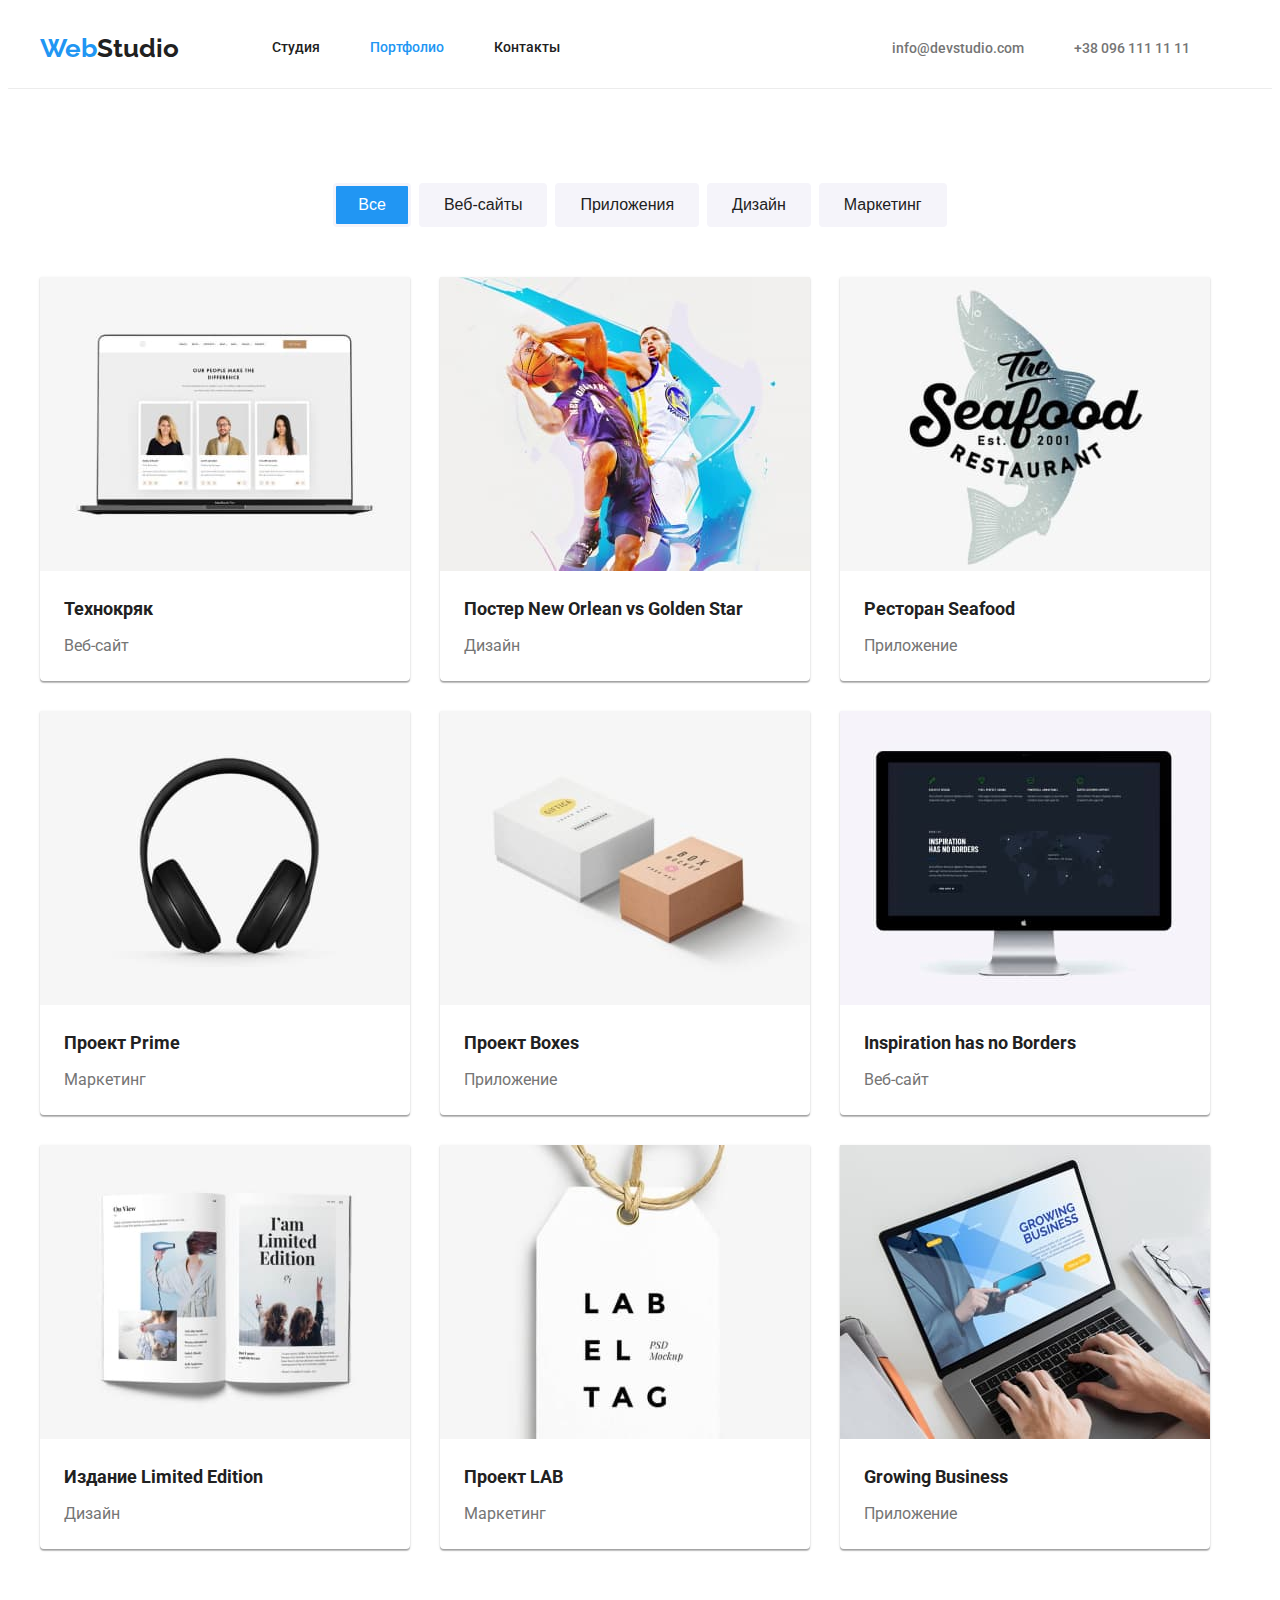
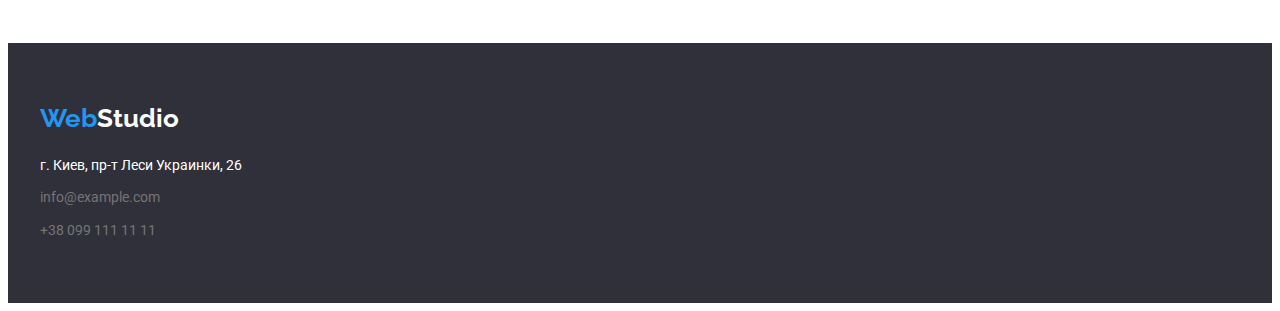
==== commit 034616e6: "maked about and customers" ====
--- a/portfolio.html
+++ b/portfolio.html
@@ -35,7 +35,7 @@
                 </ul>
             </nav>
             <ul class="hat-list list">
-                <li><a class="hat-link text-link" href="mailto:info@devstudio.com">
+                <li><a class="hat-link text-link envelope" href="mailto:info@devstudio.com">
                         info@devstudio.com
                     </a></li>
                 <li><a class="hat-link text-link" href="tel:+380961111111">
--- a/css/styles.css
+++ b/css/styles.css
@@ -2,6 +2,7 @@
   --accent-color: #2196f3;
   --brand-color: #2f303a;
   --text-color: #212121;
+  --svg-color: #afb1b8;
 }
 
 body {
@@ -45,6 +46,7 @@
   background-color: #2f303a;
   padding-top: 200px;
   padding-bottom: 210px;
+  height: 600px;
 }
 .team-content {
   background-color: #f5f4fa;
@@ -90,12 +92,14 @@
   font-weight: 900;
   font-size: 44px;
   line-height: 1.36;
+  max-width: 969px;
   text-align: center;
   color: #ffffff;
   margin-bottom: 40px;
   width: 696px;
   margin-left: auto;
   margin-right: auto;
+  letter-spacing: 0.06em;
 }
 .hero-button:focus {
   line-height: 1.6;
@@ -117,6 +121,34 @@
   padding-bottom: 10px;
   padding-right: 30px;
   border-radius: 4px;
+  border: none;
+}
+
+.hero {
+  background-color: #2f303a66;
+  background-image: linear-gradient(rgba(47, 48, 58, 0.4), rgba(47, 48, 58, 0.4)),
+    url(../images/Img.hero.jpg);
+  background-size: cover;
+  background-repeat: no-repeat;
+}
+
+/* section about - svg */
+.about-svg-list {
+  list-style: none;
+  display: flex;
+  margin-bottom: 30px;
+}
+.about-svg-link {
+  width: 270px;
+  height: 120px;
+  background-color: #f5f4fa;
+  border-radius: 4px;
+  display: flex;
+  justify-content: center;
+  align-items: center;
+}
+.about-svg-link:not(:last-child) {
+  margin-right: 30px;
 }
 
 /* section about */
@@ -144,6 +176,7 @@
 .about-link:not(:last-child) {
   margin-right: 30px;
 }
+
 /*section about-computer  */
 .about-computer {
   padding-bottom: 94px;
@@ -174,12 +207,48 @@
   color: #757575;
   margin-bottom: 30px;
 }
+/* out - customer - section */
+.our-customers {
+  padding-top: 94px;
+  padding-bottom: 94px;
+}
+.customers-list {
+  list-style: none;
+  display: flex;
+}
+
+.cutomers-web {
+  width: 170px;
+  height: 92px;
+  border: 1px solid #afb1b8;
+  box-sizing: border-box;
+  border-radius: 4px;
+  display: flex;
+  justify-content: center;
+  align-items: center;
+}
+.cutomers-web:hover,
+.cutomers-web:focus {
+  border-color: var(--accent-color);
+}
+.customers-svg {
+  fill: var(--svg-color);
+}
+.cutomers-web:hover .customers-svg,
+.cutomers-web:focus .customers-svg {
+  fill: var(--accent-color);
+}
+.cutomers-link:not(:last-child) {
+  margin-right: 30px;
+}
 
 /* cellar or footer section */
+
 .text-cellar {
   font-weight: normal;
   font-size: 14px;
   line-height: 1.71;
+  font-style: normal;
 }
 
 /* portfolio content */
@@ -315,9 +384,11 @@
   display: flex;
 }
 
+.team-link {
+  background-color: #ffffff;
+}
 .team-link:not(:last-child) {
   margin-right: 30px;
-  background-color: #ffffff;
 }
 .cellar-link {
   display: flex;
@@ -326,6 +397,7 @@
 .location {
   margin-top: 20px;
   margin-bottom: 9px;
+  color: rgba(255, 255, 255, 1);
 }
 .post {
   margin-bottom: 9px;
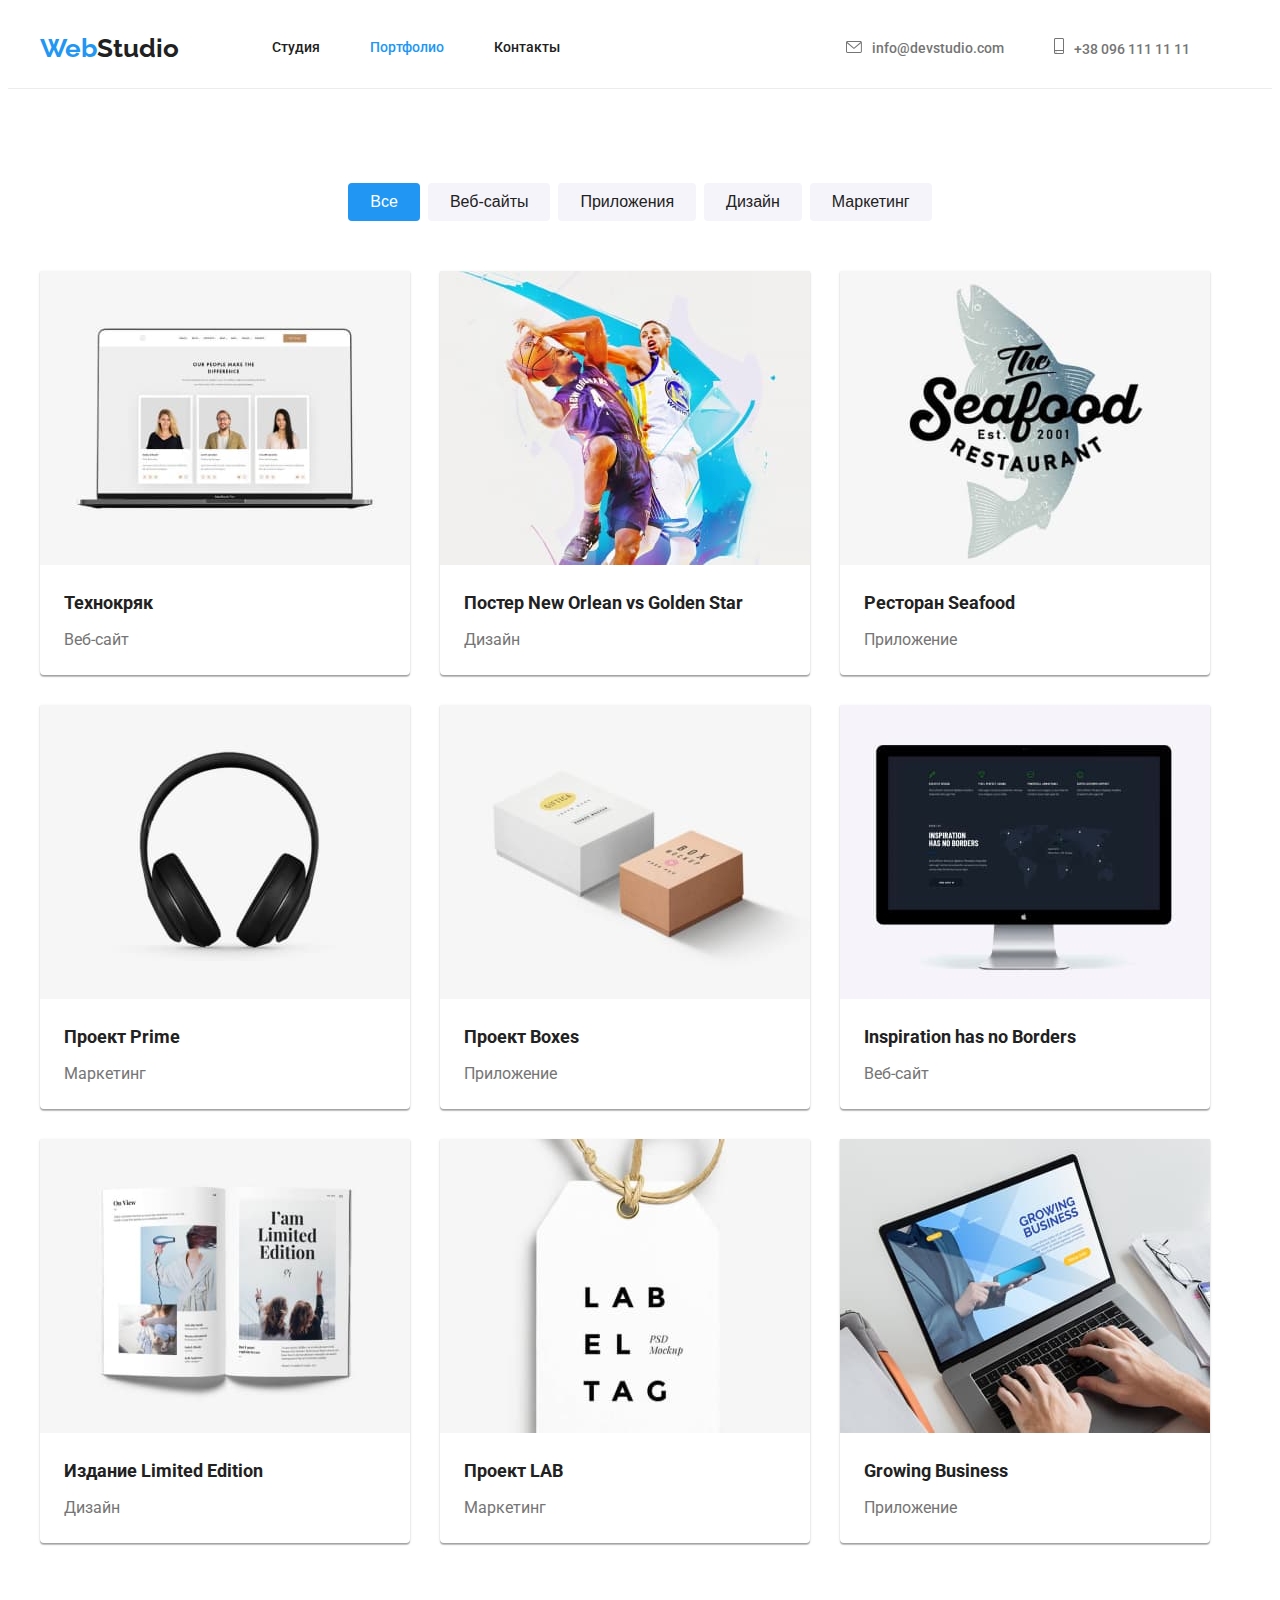
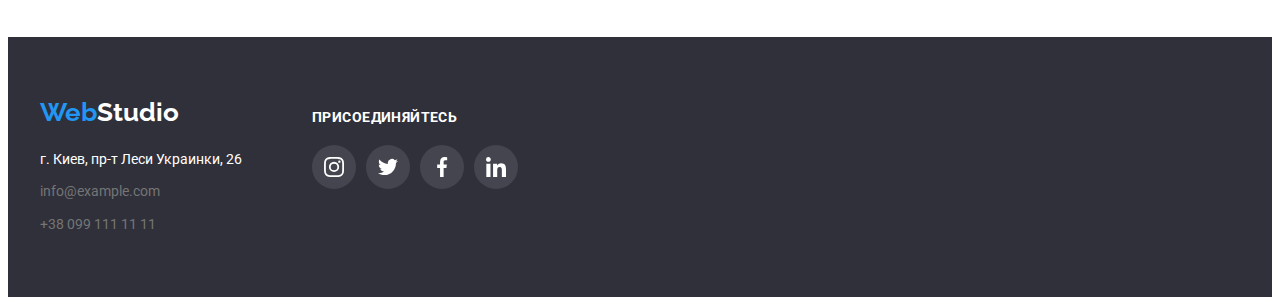
==== commit eeda9355: "home work done" ====
--- a/portfolio.html
+++ b/portfolio.html
@@ -17,16 +17,16 @@
 </head>
 <body>
     <header class="hat">
-        <div class="container hat-container hat-container-portfolio">
+        <div class="container hat-container">
             <a href="./index.html" lang="en" class="logo hat-logo">
                 <span class="logo-web">Web</span>Studio
             </a>
             <nav class="browsing">
                 <ul class="site-browsing list">
-                    <li class="nav-link"><a class="browsing-link text-link " href="./index.html">
+                    <li class="nav-link"><a class="browsing-link text-link" href="./index.html">
                             Студия
                         </a></li>
-                    <li class="nav-link"><a class="browsing-link text-link  current" href="./portfolio.html">
+                    <li class="nav-link"><a class="browsing-link text-link current" href="./portfolio.html">
                             Портфолио
                         </a></li>
                     <li class="nav-link"><a class="browsing-link text-link" href="">
@@ -35,12 +35,22 @@
                 </ul>
             </nav>
             <ul class="hat-list list">
-                <li><a class="hat-link text-link envelope" href="mailto:info@devstudio.com">
-                        info@devstudio.com
-                    </a></li>
-                <li><a class="hat-link text-link" href="tel:+380961111111">
-                        +38 096 111 11 11
-                    </a></li>
+                <li>
+                    <a class="hat-link text-link" href="mailto:info@devstudio.com">
+                        <svg class="icon-hat" width="16" height="12">
+                            <use href="/images/icons.svg#icon-envelope">
+                            </use>
+                        </svg>info@devstudio.com
+                    </a>
+                </li>
+                <li>
+                    <a class="hat-link text-link" href="tel:+380961111111">
+                        <svg class="icon-hat" width="10" height="16">
+                            <use href="/images/icons.svg#icon-smartphone">
+                            </use>
+                        </svg>+38 096 111 11 11
+                    </a>
+                </li>
             </ul>
         </div>
     </header>
@@ -161,22 +171,59 @@
         </section>
     </main>
     <footer class="cellar">
-        <div class="container">
-            <a href="./" lang="en" class="logo cellar-logo">
-                <span class="logo-web">Web</span>Studio
-            </a>
-            <address class="cellar-link">
-                <a class="cellar-link text-cellar location" href="https://goo.gl/maps/cegaFSzmEe4wthp77" target="_blank"
-                    rel="noopener noreferrer">
-                    г. Киев, пр-т Леси Украинки, 26
+        <div class="container cellar-container">
+            <div class="cellar-contact-container">
+                <a href="./" lang="en" class="logo cellar-logo">
+                    <span class="logo-web">Web</span>Studio
                 </a>
-                <a class="cellar-link text-cellar post" href="mailto:info@example.com">
-                    info@example.com
-                </a>
-                <a class="cellar-link text-cellar" href="tel:+380991111111">
-                    +38 099 111 11 11
-                </a>
-            </address>
+                <address class="cellar-link">
+                    <a class="cellar-link text-cellar location" href="https://goo.gl/maps/cegaFSzmEe4wthp77" target="_blank"
+                        rel="noopener noreferrer">
+                        г. Киев, пр-т Леси Украинки, 26
+                    </a>
+                    <a class="cellar-link text-cellar post" href="mailto:info@example.com">
+                        info@example.com
+                    </a>
+                    <a class="cellar-link text-cellar" href="tel:+380991111111">
+                        +38 099 111 11 11
+                    </a>
+                </address>
+            </div>
+            <div class="container-reference">
+                <h3 class="reference-title">
+                    ПРИСОЕДИНЯЙТЕСЬ
+                </h3>
+                <ul class="list-icon list-icon-cellar">
+                    <li class="link-icon link-icon-cellar">
+                        <a class="icon-reference con-reference-cellar" href="#">
+                            <svg class="icon-team icon-team-cellar" width="20" height="20">
+                                <use href="images/icons.svg#icon-instagram"></use>
+                            </svg>
+                        </a>
+                    </li>
+                    <li class="link-icon link-icon-cellar">
+                        <a class="icon-reference con-reference-cellar" href="#">
+                            <svg class="icon-team icon-team-cellar" width="20" height="20">
+                                <use href="images/icons.svg#icon-twitter"></use>
+                            </svg>
+                        </a>
+                    </li>
+                    <li class="link-icon link-icon-cellar">
+                        <a class="icon-reference con-reference-cellar" href="#">
+                            <svg class="icon-team icon-team-cellar" width="20" height="20">
+                                <use href="images/icons.svg#icon-facebook"></use>
+                            </svg>
+                        </a>
+                    </li>
+                    <li class="link-icon link-icon-cellar">
+                        <a class="icon-reference con-reference-cellar" href="#">
+                            <svg class="icon-team icon-team-cellar" width="20" height="20">
+                                <use href="images/icons.svg#icon-linkedin"></use>
+                            </svg>
+                        </a>
+                    </li>
+                </ul>
+            </div>
         </div>
     </footer>
 </body>--- a/css/styles.css
+++ b/css/styles.css
@@ -87,6 +87,15 @@
   font-size: 14px;
   line-height: 1.14;
 }
+/* header svg */
+.icon-hat {
+  margin-right: 10px;
+  fill: currentColor;
+}
+.hat-link:focus .icon-hat,
+.hat-link:hover .icon-hat {
+  fill: currentColor;
+}
 /* hero */
 .hero-title {
   font-weight: 900;
@@ -170,7 +179,6 @@
   font-size: 14px;
   line-height: 1.71;
   color: #757575;
-  /* margin-right: 30px; */
   width: 270px;
 }
 .about-link:not(:last-child) {
@@ -205,8 +213,43 @@
   line-height: 1.18;
   text-align: center;
   color: #757575;
+  margin-bottom: 16px;
+}
+/* svg team section */
+.list-icon {
+  list-style: none;
+  display: flex;
+  margin-left: 32px;
   margin-bottom: 30px;
 }
+.link-icon {
+  background-color: #ffffff;
+  border-radius: 50%;
+  display: flex;
+}
+.link-icon:not(:last-child) {
+  margin-right: 10px;
+}
+.icon-reference {
+  width: 44px;
+  height: 44px;
+  border-radius: 50%;
+  display: flex;
+  justify-content: center;
+  align-items: center;
+}
+.icon-team {
+  fill: var(--svg-color);
+}
+.icon-reference:focus,
+.icon-reference:hover {
+  background-color: var(--accent-color);
+}
+.icon-reference:focus .icon-team,
+.icon-reference:hover .icon-team {
+  fill: #fff;
+}
+
 /* out - customer - section */
 .our-customers {
   padding-top: 94px;
@@ -244,13 +287,45 @@
 
 /* cellar or footer section */
 
+.cellar-container {
+  display: flex;
+}
+.cellar-contact-container {
+  display: flex;
+  flex-direction: column;
+}
 .text-cellar {
   font-weight: normal;
   font-size: 14px;
   line-height: 1.71;
   font-style: normal;
 }
-
+/* cellar come to us section */
+.container-reference {
+  width: 206px;
+  height: 80px;
+  margin-left: 70px;
+  margin-top: 12px;
+}
+.reference-title {
+  font-family: Roboto;
+  font-style: normal;
+  font-weight: bold;
+  font-size: 14px;
+  line-height: 1.17;
+  letter-spacing: 0.03em;
+  color: #ffffff;
+}
+.list-icon-cellar {
+  margin-top: 20px;
+  margin-left: 0;
+}
+.link-icon-cellar {
+  background-color: #ffffff1a;
+}
+.icon-team-cellar {
+  fill: #ffffff;
+}
 /* portfolio content */
 .button-portfolio:focus {
   background-color: var(--accent-color);
@@ -267,6 +342,7 @@
   border-radius: 4px;
   padding: 6px 22px 6px 22px;
   border: solid #f5f4fa;
+  border: none;
 }
 .portfolio-title {
   font-style: normal;
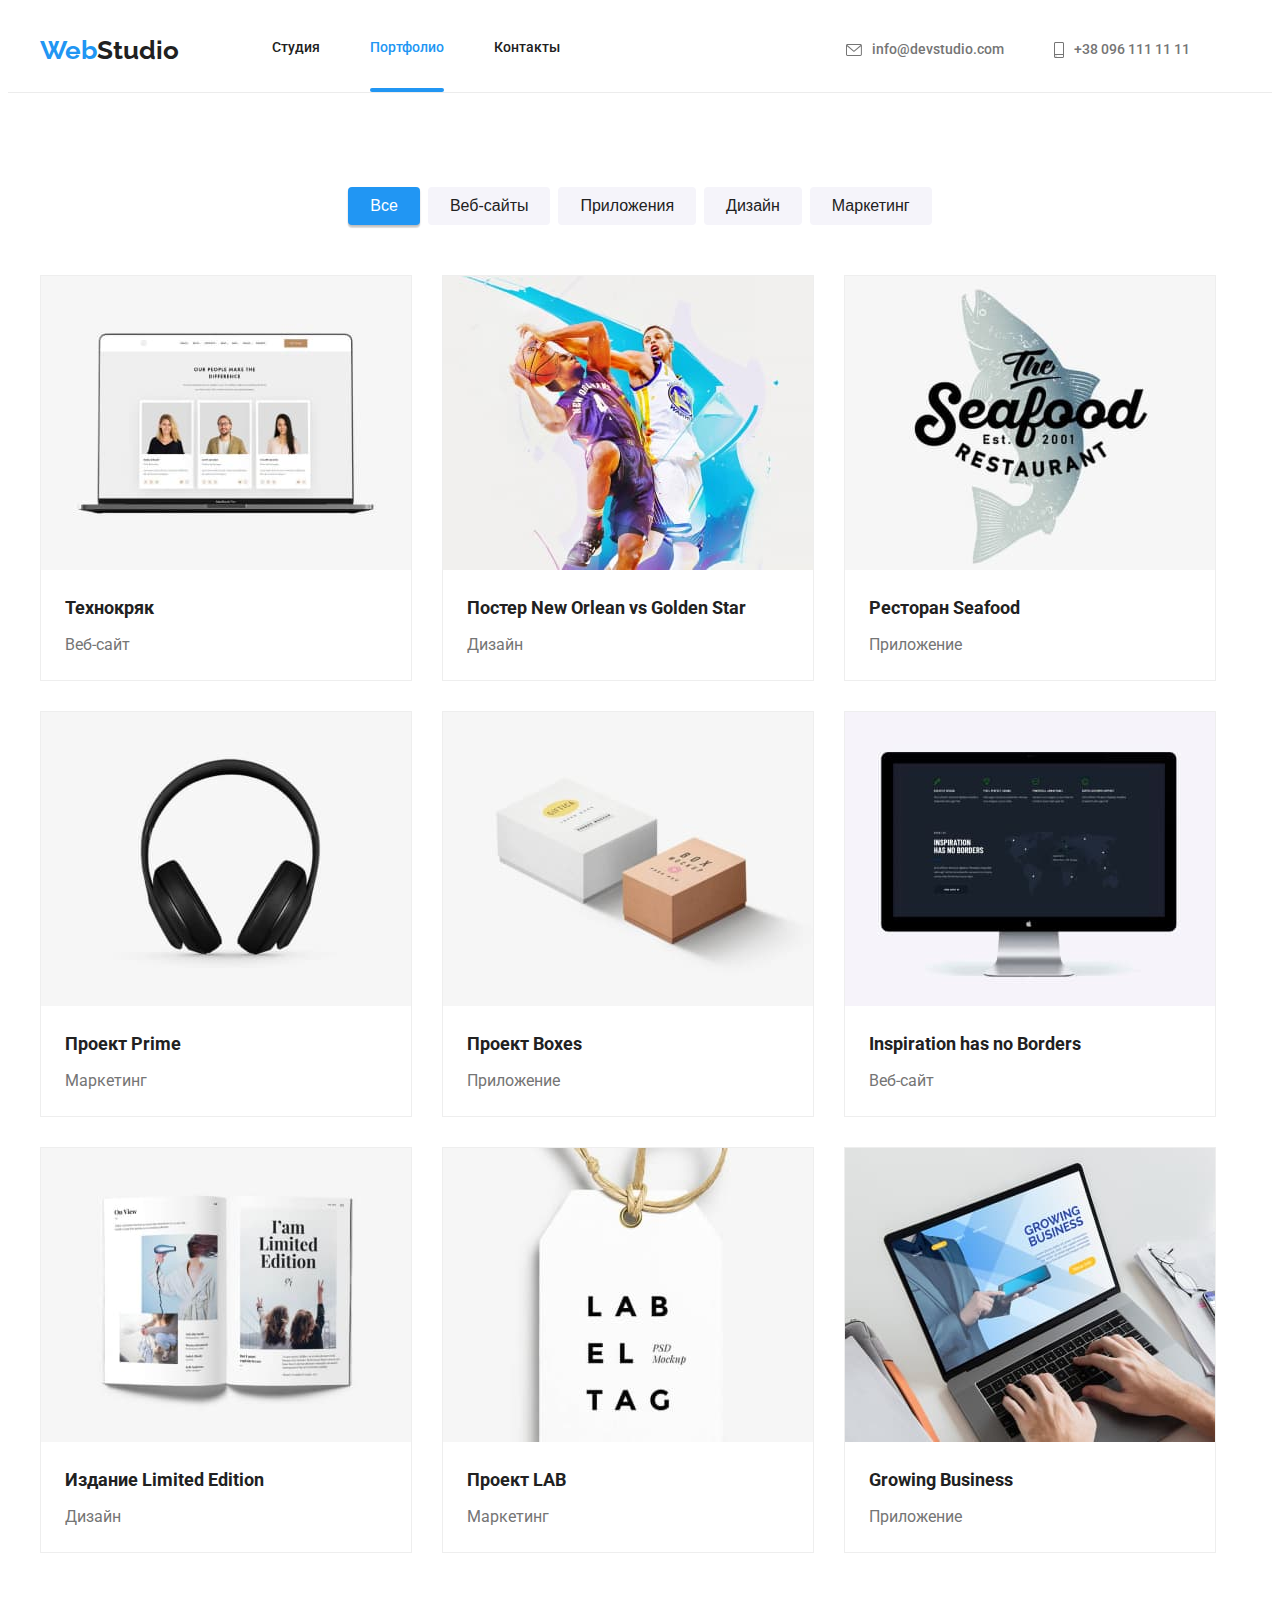
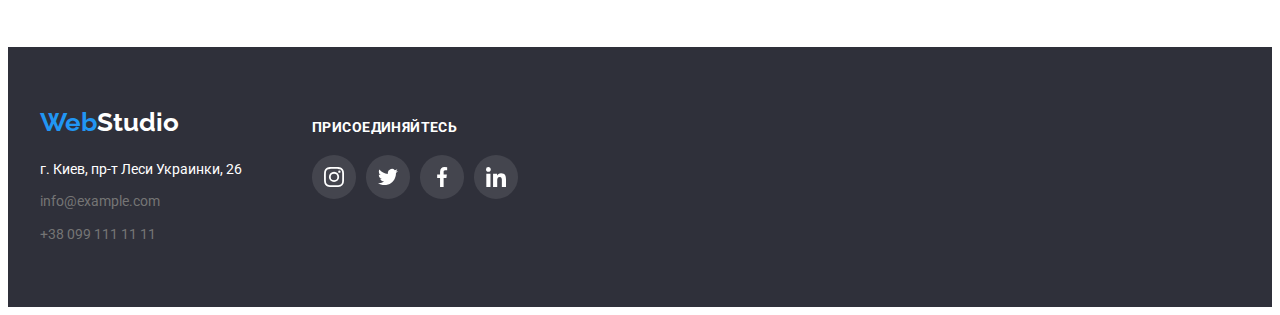
==== commit 732f4412: "well done" ====
--- a/portfolio.html
+++ b/portfolio.html
@@ -23,22 +23,28 @@
             </a>
             <nav class="browsing">
                 <ul class="site-browsing list">
-                    <li class="nav-link"><a class="browsing-link text-link" href="./index.html">
+                    <li class="nav-link">
+                        <a class="browsing-link text-link" href="./index.html">
                             Студия
-                        </a></li>
-                    <li class="nav-link"><a class="browsing-link text-link current" href="./portfolio.html">
+                        </a>
+                    </li>
+                    <li class="nav-link current-link">
+                        <a class="browsing-link text-link current" href="./portfolio.html">
                             Портфолио
-                        </a></li>
-                    <li class="nav-link"><a class="browsing-link text-link" href="">
+                        </a>
+                    </li>
+                    <li class="nav-link">
+                        <a class="browsing-link text-link" href="">
                             Контакты
-                        </a></li>
+                        </a>
+                    </li>
                 </ul>
             </nav>
             <ul class="hat-list list">
                 <li>
                     <a class="hat-link text-link" href="mailto:info@devstudio.com">
                         <svg class="icon-hat" width="16" height="12">
-                            <use href="/images/icons.svg#icon-envelope">
+                            <use href="images/icons.svg#icon-envelope">
                             </use>
                         </svg>info@devstudio.com
                     </a>
@@ -46,7 +52,7 @@
                 <li>
                     <a class="hat-link text-link" href="tel:+380961111111">
                         <svg class="icon-hat" width="10" height="16">
-                            <use href="/images/icons.svg#icon-smartphone">
+                            <use href="images/icons.svg#icon-smartphone">
                             </use>
                         </svg>+38 096 111 11 11
                     </a>
@@ -86,7 +92,16 @@
             </ul>
             <ul class="portgolio-list list">
                 <li class="portfolio-link">
-                    <img src="./images/img.portfolio.1.jpg" alt="Ноутбук с фотографией трех людей" width="370" height="294" class="portfolio-img">
+                    <div class="portfolio-link-img-box">
+                        <img src="./images/img.portfolio.1.jpg" alt="Ноутбук с фотографией трех людей" width="370" height="294"
+                            class="portfolio-img">
+                            <div class="portfolio-link-img-container">
+                                <p>
+                                Технокряк это современная площадка распространения коронавируса. Компании используют эту платформу для цифрового
+                                шпионажа и атак на защищённые сервера конкурентов.
+                                </p>
+                            </div>
+                    </div>
                     <h2 class="portfolio-title">
                         Технокряк
                     </h2>
@@ -95,7 +110,15 @@
                     </p>
                 </li>
                 <li class="portfolio-link">
+                    <div class="portfolio-link-img-box">
                     <img src="./images/img.portfolio.2.jpg" alt="баскетболисты" width="370" height="294" class="portfolio-img">
+                                                <div class="portfolio-link-img-container">
+                                <p>
+                                Технокряк это современная площадка распространения коронавируса. Компании используют эту платформу для цифрового
+                                шпионажа и атак на защищённые сервера конкурентов.
+                                </p>
+                            </div>
+                            </div>
                     <h2 class="portfolio-title">
                         Постер New Orlean vs Golden Star
                     </h2>
@@ -104,7 +127,15 @@
                     </p>
                 </li>
                 <li class="portfolio-link">
+                    <div class="portfolio-link-img-box">
                     <img src="./images/img.portfolio.3.jpg" alt="логотип рыбного бизнеса" width="370" height="294" class="portfolio-img">
+                    <div class="portfolio-link-img-container">
+                    <p>
+                    Технокряк это современная площадка распространения коронавируса. Компании используют эту платформу для цифрового
+                    шпионажа и атак на защищённые сервера конкурентов.
+                    </p>
+                    </div>
+                    </div>
                     <h2 class="portfolio-title">
                         Ресторан Seafood
                     </h2>
@@ -113,7 +144,15 @@
                     </p>
                 </li>
                 <li class="portfolio-link">
+                    <div class="portfolio-link-img-box">
                     <img src="./images/img.portfolio.4.jpg" alt="Черные наушники" width="370" height="294" class="portfolio-img">
+                                                <div class="portfolio-link-img-container">
+                                <p>
+                                Технокряк это современная площадка распространения коронавируса. Компании используют эту платформу для цифрового
+                                шпионажа и атак на защищённые сервера конкурентов.
+                                </p>
+                            </div>
+                            </div>
                     <h2 class="portfolio-title">
                         Проект Prime
                     </h2>
@@ -122,7 +161,15 @@
                     </p>
                 </li>
                 <li class="portfolio-link">
+                    <div class="portfolio-link-img-box">
                     <img src="./images/img.portfolio.5.jpg" alt="белая коробка и обычная коробка поменьше" width="370" height="294" class="portfolio-img">
+                    <div class="portfolio-link-img-container">
+                        <p>
+                            Технокряк это современная площадка распространения коронавируса. Компании используют эту платформу для цифрового
+                            шпионажа и атак на защищённые сервера конкурентов.
+                        </p>
+                    </div>
+                    </div>
                     <h2 class="portfolio-title">
                         Проект Boxes
                     </h2>
@@ -131,7 +178,15 @@
                     </p>
                 </li>
                 <li class="portfolio-link">
+                    <div class="portfolio-link-img-box">
                     <img src="./images/img.portfolio.6.jpg" alt="экран монитора" width="370" height="294" class="portfolio-img">
+                                                <div class="portfolio-link-img-container">
+                                <p>
+                                Технокряк это современная площадка распространения коронавируса. Компании используют эту платформу для цифрового
+                                шпионажа и атак на защищённые сервера конкурентов.
+                                </p>
+                            </div>
+                            </div>
                     <h2 class="portfolio-title">
                         Inspiration has no Borders
                     </h2>
@@ -140,7 +195,15 @@
                     </p>
                 </li>
                 <li class="portfolio-link">
+                    <div class="portfolio-link-img-box">
                     <img src="./images/img.portfolio.7.jpg" alt="журнал" width="370" height="294" class="portfolio-img">
+                                                <div class="portfolio-link-img-container">
+                                <p>
+                                Технокряк это современная площадка распространения коронавируса. Компании используют эту платформу для цифрового
+                                шпионажа и атак на защищённые сервера конкурентов.
+                                </p>
+                            </div>
+                            </div>
                     <h2 class="portfolio-title">
                         Издание Limited Edition
                     </h2>
@@ -149,7 +212,15 @@
                     </p>
                 </li>
                 <li class="portfolio-link">
+                    <div class="portfolio-link-img-box">
                     <img src="./images/img.portfolio.8.jpg" alt="красивая, белая бирка" width="370" height="294" class="portfolio-img">
+                                                <div class="portfolio-link-img-container">
+                                <p>
+                                Технокряк это современная площадка распространения коронавируса. Компании используют эту платформу для цифрового
+                                шпионажа и атак на защищённые сервера конкурентов.
+                                </p>
+                            </div>
+                            </div>
                     <h2 class="portfolio-title">
                         Проект LAB
                     </h2>
@@ -158,7 +229,15 @@
                     </p>
                 </li>
                 <li class="portfolio-link">
+                    <div class="portfolio-link-img-box">
                     <img src="./images/img.portfolio.9.jpg" alt="макбук" width="370" height="294" class="portfolio-img">
+                                                <div class="portfolio-link-img-container">
+                                <p>
+                                Технокряк это современная площадка распространения коронавируса. Компании используют эту платформу для цифрового
+                                шпионажа и атак на защищённые сервера конкурентов.
+                                </p>
+                            </div>
+                            </div>
                     <h2 class="portfolio-title">
                         Growing Business
                     </h2>
--- a/css/styles.css
+++ b/css/styles.css
@@ -46,7 +46,10 @@
   background-color: #2f303a;
   padding-top: 200px;
   padding-bottom: 210px;
-  height: 600px;
+  max-height: 600px;
+  max-width: 1600px;
+  margin-right: auto;
+  margin-left: auto;
 }
 .team-content {
   background-color: #f5f4fa;
@@ -132,7 +135,50 @@
   border-radius: 4px;
   border: none;
 }
-
+.backdrop {
+  position: fixed;
+  top: 0;
+  left: 0;
+  width: 100%;
+  height: 100%;
+  background-color: rgba(0, 0, 0, 0.2);
+  transition: opacity 250ms cubic-bezier(0.4, 0, 0.2, 1);
+}
+.backdrop.is-hidden {
+  opacity: 0;
+  pointer-events: none;
+}
+.modal {
+  position: absolute;
+  width: 528px;
+  height: 581px;
+  top: 50%;
+  left: 50%;
+  transform: translate(-50%, -50%);
+  background-color: #ffffff;
+  box-shadow: 0px 1px 3px rgba(0, 0, 0, 0.12), 0px 1px 1px rgba(0, 0, 0, 0.14),
+    0px 2px 1px rgba(0, 0, 0, 0.2);
+  border-radius: 4px;
+}
+.close-button {
+  position: absolute;
+  width: 30px;
+  height: 30px;
+  top: 8px;
+  right: 8px;
+  display: block;
+  border-radius: 50%;
+  border: 1px solid rgba(0, 0, 0, 0.1);
+  box-sizing: border-box;
+  background-image: url(/images/close.svg);
+  background-position: center;
+  background-repeat: no-repeat;
+  /* background-color: var(--accent-color); */
+}
+.close-button:hover,
+.close-button:focus {
+  background-color: rgb(255, 0, 0);
+}
 .hero {
   background-color: #2f303a66;
   background-image: linear-gradient(rgba(47, 48, 58, 0.4), rgba(47, 48, 58, 0.4)),
@@ -184,7 +230,6 @@
 .about-link:not(:last-child) {
   margin-right: 30px;
 }
-
 /*section about-computer  */
 .about-computer {
   padding-bottom: 94px;
@@ -330,6 +375,14 @@
 .button-portfolio:focus {
   background-color: var(--accent-color);
   color: #ffffff;
+  box-shadow: 0px 3px 1px rgba(0, 0, 0, 0.1), 0px 1px 2px rgba(0, 0, 0, 0.08),
+    0px 2px 2px rgba(0, 0, 0, 0.12);
+  border-radius: 4px;
+}
+.button-portfolio:hover {
+  box-shadow: 0px 3px 1px rgba(0, 0, 0, 0.1), 0px 1px 2px rgba(0, 0, 0, 0.08),
+    0px 2px 2px rgba(0, 0, 0, 0.12);
+  border-radius: 4px;
 }
 .button-portfolio {
   font-style: normal;
@@ -414,10 +467,22 @@
 }
 .current {
   color: var(--accent-color);
+  position: relative;
+}
+.current-link::after {
+  content: '';
+  display: block;
+  width: inherit;
+  height: 4px;
+  border-radius: 2px;
+  background-color: var(--accent-color);
 }
 .current-button {
   background-color: var(--accent-color);
   color: #ffffff;
+  box-shadow: 0px 3px 1px rgba(0, 0, 0, 0.1), 0px 1px 2px rgba(0, 0, 0, 0.08),
+    0px 2px 2px rgba(0, 0, 0, 0.12);
+  border-radius: 4px;
 }
 
 /* block design */
@@ -448,6 +513,8 @@
 }
 .hat-link {
   margin-right: 50px;
+  display: flex;
+  align-items: center;
 }
 .computer-list {
   display: flex;
@@ -455,13 +522,51 @@
 .computer-link:not(:last-child) {
   margin-right: 30px;
 }
-
+.computer-link-container {
+  position: relative;
+  overflow: hidden;
+}
+.computer-link-container:hover::after,
+.computer-link-container:focus::after {
+  transform: translateY(-100%);
+}
+.computer-link-container::after {
+  content: '';
+  font-family: Roboto;
+  font-style: normal;
+  font-weight: bold;
+  font-size: 14px;
+  line-height: 1.14;
+  text-align: center;
+  letter-spacing: 0.03em;
+  display: block;
+  position: absolute;
+  padding: 27px 82px;
+  width: 100%;
+  height: 70px;
+  background-color: rgba(47, 48, 58, 0.8);
+  color: #ffffff;
+  transform: translateY(20%);
+  transition: transform 250ms cubic-bezier(0.4, 0, 0.2, 1);
+}
+.computer-link-container-first::after {
+  content: 'ДЕКСТОПНЫЕ ПРИЛОЖЕНИЯ';
+}
+.computer-link-container-second::after {
+  content: 'МОБИЛЬНЫЕ ПРИЛОЖЕНИЯ';
+}
+.computer-link-container-third::after {
+  content: 'ДИЗАЙНЕРСКИЕ РЕШЕНИЯ';
+}
 .team-list {
   display: flex;
 }
 
 .team-link {
   background-color: #ffffff;
+  box-shadow: 0px 1px 3px rgba(0, 0, 0, 0.12), 0px 1px 1px rgba(0, 0, 0, 0.14),
+    0px 2px 1px rgba(0, 0, 0, 0.2);
+  border-radius: 0px 0px 4px 4px;
 }
 .team-link:not(:last-child) {
   margin-right: 30px;
@@ -503,11 +608,44 @@
   margin-right: 30px;
   margin-bottom: 30px;
   background-color: #ffffff;
+  border: 1px solid #eeeeee;
   box-sizing: border-box;
-  box-shadow: 0px 1px 3px rgba(0, 0, 0, 0.12), 0px 1px 1px rgba(0, 0, 0, 0.14),
-    0px 2px 1px rgba(0, 0, 0, 0.2);
-  border-radius: 0px 0px 4px 4px;
   padding-bottom: 20px;
+  overflow: hidden;
+}
+.portfolio-link:hover {
+  border: 1px solid #eeeeee;
+  box-sizing: border-box;
+  box-shadow: 0px 1px 1px rgba(0, 0, 0, 0.12), 0px 4px 4px rgba(0, 0, 0, 0.06),
+    1px 4px 6px rgba(0, 0, 0, 0.16);
+}
+
+.portfolio-link-img-box {
+  overflow: hidden;
+  position: relative;
+}
+.portfolio-link-img-container {
+  position: absolute;
+  width: 370px;
+  height: 294px;
+  padding-top: 63px;
+  padding-right: 24px;
+  padding-bottom: 63px;
+  padding-left: 24px;
+  background-color: rgba(33, 150, 243, 0.9);
+  transform: translateY(1%);
+  transition: transform 1000ms cubic-bezier(0.4, 0, 0.2, 1);
+}
+.portfolio-link-img-container p {
+  position: absolute;
+  color: #ffffff;
+  font-weight: normal;
+  font-size: 18px;
+  line-height: 1, 55;
+  letter-spacing: 0.03em;
+}
+.portfolio-link:hover .portfolio-link-img-container {
+  transform: translateY(-100%);
 }
 .portfolio-link:nth-child(3n) {
   margin-right: 0;
@@ -518,4 +656,6 @@
 .portfolio-container {
   padding-top: 94px;
   padding-bottom: 94px;
-}
+  padding-right: 12px;
+  padding-left: 12px;
+}
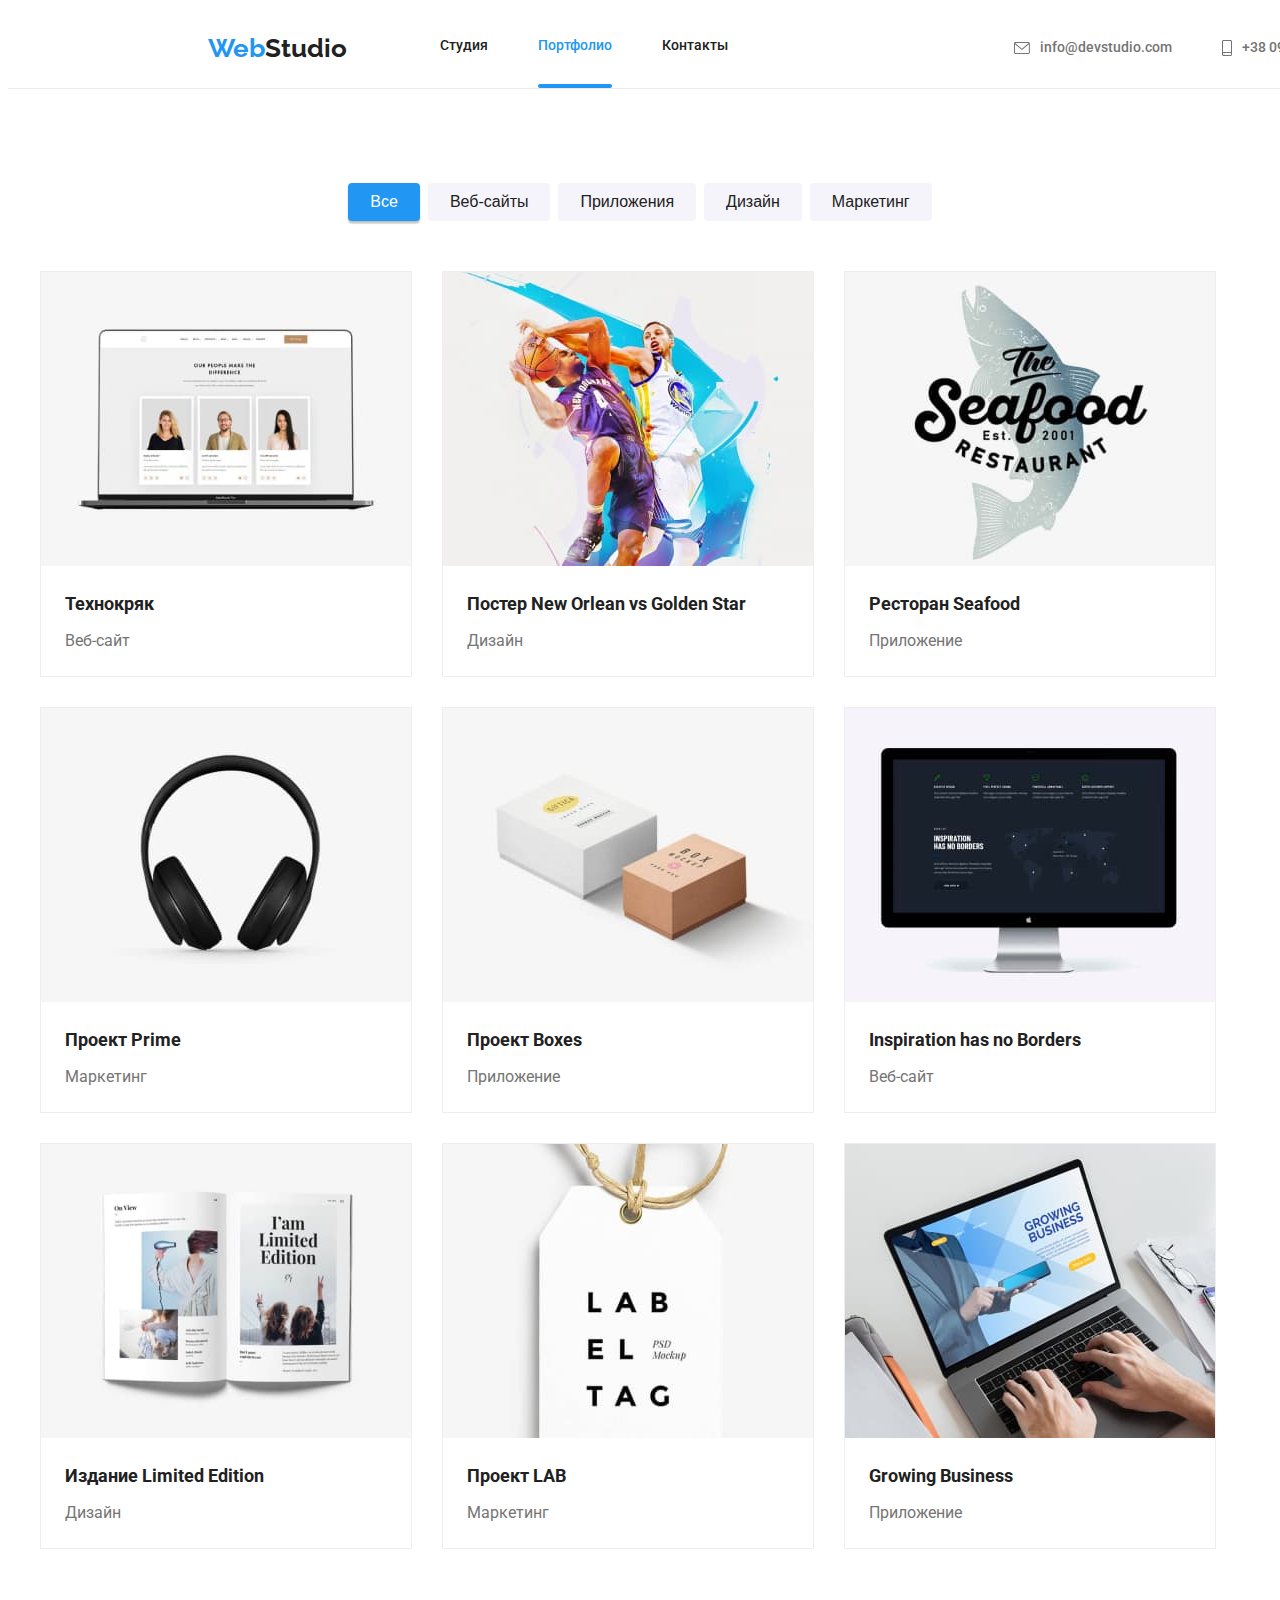
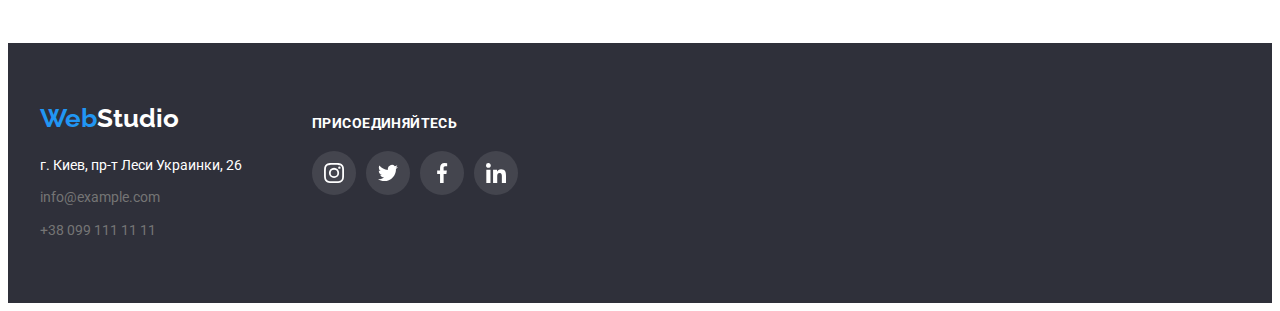
==== commit 046b1049: "wel done" ====
--- a/portfolio.html
+++ b/portfolio.html
@@ -11,10 +11,12 @@
         crossorigin="anonymous" referrerpolicy="no-referrer" />
     <link rel="preconnect" href="https://fonts.googleapis.com">
     <link rel="preconnect" href="https://fonts.gstatic.com" crossorigin>
-    <link href="https://fonts.googleapis.com/css2?family=Raleway:wght@700&family=Roboto:wght@400;500;700;900&display=swap"
+    <link
+        href="https://fonts.googleapis.com/css2?family=Raleway:wght@700&family=Roboto:wght@400;500;700;900&display=swap"
         rel="stylesheet">
     <link href="./css/styles.css" rel="stylesheet">
 </head>
+
 <body>
     <header class="hat">
         <div class="container hat-container">
@@ -63,189 +65,206 @@
     <main>
         <section>
             <div class="container portfolio-container">
-            <ul class="list-button list">
-                <li class="link-button">
-                    <button type="button" class="button-portfolio primary-button current-button">
-                        Все
-                    </button>
-                </li>
-                <li class="link-button">
-                    <button type="button" class="button-portfolio primary-button">
-                        Веб-сайты
-                    </button>
-                </li>
-                <li class="link-button">
-                    <button type="button" class="button-portfolio primary-button">
-                        Приложения
-                    </button>
-                </li>
-                <li class="link-button">
-                    <button type="button" class="button-portfolio primary-button">
-                        Дизайн
-                    </button>
-                </li>
-                <li class="link-button">
-                    <button type="button" class="button-portfolio primary-button">
-                        Маркетинг
-                    </button>
-                </li>
-            </ul>
-            <ul class="portgolio-list list">
-                <li class="portfolio-link">
-                    <div class="portfolio-link-img-box">
-                        <img src="./images/img.portfolio.1.jpg" alt="Ноутбук с фотографией трех людей" width="370" height="294"
-                            class="portfolio-img">
-                            <div class="portfolio-link-img-container">
-                                <p>
-                                Технокряк это современная площадка распространения коронавируса. Компании используют эту платформу для цифрового
-                                шпионажа и атак на защищённые сервера конкурентов.
-                                </p>
-                            </div>
-                    </div>
-                    <h2 class="portfolio-title">
-                        Технокряк
-                    </h2>
-                    <p class="portfolio-text">
-                        Веб-сайт
-                    </p>
-                </li>
-                <li class="portfolio-link">
-                    <div class="portfolio-link-img-box">
-                    <img src="./images/img.portfolio.2.jpg" alt="баскетболисты" width="370" height="294" class="portfolio-img">
-                                                <div class="portfolio-link-img-container">
-                                <p>
-                                Технокряк это современная площадка распространения коронавируса. Компании используют эту платформу для цифрового
-                                шпионажа и атак на защищённые сервера конкурентов.
-                                </p>
-                            </div>
-                            </div>
-                    <h2 class="portfolio-title">
-                        Постер New Orlean vs Golden Star
-                    </h2>
-                    <p class="portfolio-text">
-                        Дизайн
-                    </p>
-                </li>
-                <li class="portfolio-link">
-                    <div class="portfolio-link-img-box">
-                    <img src="./images/img.portfolio.3.jpg" alt="логотип рыбного бизнеса" width="370" height="294" class="portfolio-img">
-                    <div class="portfolio-link-img-container">
-                    <p>
-                    Технокряк это современная площадка распространения коронавируса. Компании используют эту платформу для цифрового
-                    шпионажа и атак на защищённые сервера конкурентов.
-                    </p>
-                    </div>
-                    </div>
-                    <h2 class="portfolio-title">
-                        Ресторан Seafood
-                    </h2>
-                    <p class="portfolio-text">
-                        Приложение
-                    </p>
-                </li>
-                <li class="portfolio-link">
-                    <div class="portfolio-link-img-box">
-                    <img src="./images/img.portfolio.4.jpg" alt="Черные наушники" width="370" height="294" class="portfolio-img">
-                                                <div class="portfolio-link-img-container">
-                                <p>
-                                Технокряк это современная площадка распространения коронавируса. Компании используют эту платформу для цифрового
-                                шпионажа и атак на защищённые сервера конкурентов.
-                                </p>
-                            </div>
-                            </div>
-                    <h2 class="portfolio-title">
-                        Проект Prime
-                    </h2>
-                    <p class="portfolio-text">
-                        Маркетинг
-                    </p>
-                </li>
-                <li class="portfolio-link">
-                    <div class="portfolio-link-img-box">
-                    <img src="./images/img.portfolio.5.jpg" alt="белая коробка и обычная коробка поменьше" width="370" height="294" class="portfolio-img">
-                    <div class="portfolio-link-img-container">
-                        <p>
-                            Технокряк это современная площадка распространения коронавируса. Компании используют эту платформу для цифрового
-                            шпионажа и атак на защищённые сервера конкурентов.
-                        </p>
-                    </div>
-                    </div>
-                    <h2 class="portfolio-title">
-                        Проект Boxes
-                    </h2>
-                    <p class="portfolio-text">
-                        Приложение
-                    </p>
-                </li>
-                <li class="portfolio-link">
-                    <div class="portfolio-link-img-box">
-                    <img src="./images/img.portfolio.6.jpg" alt="экран монитора" width="370" height="294" class="portfolio-img">
-                                                <div class="portfolio-link-img-container">
-                                <p>
-                                Технокряк это современная площадка распространения коронавируса. Компании используют эту платформу для цифрового
-                                шпионажа и атак на защищённые сервера конкурентов.
-                                </p>
-                            </div>
-                            </div>
-                    <h2 class="portfolio-title">
-                        Inspiration has no Borders
-                    </h2>
-                    <p class="portfolio-text">
-                        Веб-сайт
-                    </p>
-                </li>
-                <li class="portfolio-link">
-                    <div class="portfolio-link-img-box">
-                    <img src="./images/img.portfolio.7.jpg" alt="журнал" width="370" height="294" class="portfolio-img">
-                                                <div class="portfolio-link-img-container">
-                                <p>
-                                Технокряк это современная площадка распространения коронавируса. Компании используют эту платформу для цифрового
-                                шпионажа и атак на защищённые сервера конкурентов.
-                                </p>
-                            </div>
-                            </div>
-                    <h2 class="portfolio-title">
-                        Издание Limited Edition
-                    </h2>
-                    <p class="portfolio-text">
-                        Дизайн
-                    </p>
-                </li>
-                <li class="portfolio-link">
-                    <div class="portfolio-link-img-box">
-                    <img src="./images/img.portfolio.8.jpg" alt="красивая, белая бирка" width="370" height="294" class="portfolio-img">
-                                                <div class="portfolio-link-img-container">
-                                <p>
-                                Технокряк это современная площадка распространения коронавируса. Компании используют эту платформу для цифрового
-                                шпионажа и атак на защищённые сервера конкурентов.
-                                </p>
-                            </div>
-                            </div>
-                    <h2 class="portfolio-title">
-                        Проект LAB
-                    </h2>
-                    <p class="portfolio-text">
-                        Маркетинг
-                    </p>
-                </li>
-                <li class="portfolio-link">
-                    <div class="portfolio-link-img-box">
-                    <img src="./images/img.portfolio.9.jpg" alt="макбук" width="370" height="294" class="portfolio-img">
-                                                <div class="portfolio-link-img-container">
-                                <p>
-                                Технокряк это современная площадка распространения коронавируса. Компании используют эту платформу для цифрового
-                                шпионажа и атак на защищённые сервера конкурентов.
-                                </p>
-                            </div>
-                            </div>
-                    <h2 class="portfolio-title">
-                        Growing Business
-                    </h2>
-                    <p class="portfolio-text">
-                        Приложение
-                    </p>
-                </li>
-            </ul>
+                <ul class="list-button list">
+                    <li class="link-button">
+                        <button type="button" class="button-portfolio primary-button current-button">
+                            Все
+                        </button>
+                    </li>
+                    <li class="link-button">
+                        <button type="button" class="button-portfolio primary-button">
+                            Веб-сайты
+                        </button>
+                    </li>
+                    <li class="link-button">
+                        <button type="button" class="button-portfolio primary-button">
+                            Приложения
+                        </button>
+                    </li>
+                    <li class="link-button">
+                        <button type="button" class="button-portfolio primary-button">
+                            Дизайн
+                        </button>
+                    </li>
+                    <li class="link-button">
+                        <button type="button" class="button-portfolio primary-button">
+                            Маркетинг
+                        </button>
+                    </li>
+                </ul>
+                <ul class="portgolio-list list">
+                    <li class="portfolio-link">
+                        <div class="portfolio-link-img-box">
+                            <img src="./images/img.portfolio.1.jpg" alt="Ноутбук с фотографией трех людей" width="370"
+                                height="294" class="portfolio-img">
+                            <div class="portfolio-link-img-container">
+                                <p>
+                                    Технокряк это современная площадка распространения коронавируса. Компании используют
+                                    эту платформу для цифрового
+                                    шпионажа и атак на защищённые сервера конкурентов.
+                                </p>
+                            </div>
+                        </div>
+                        <h2 class="portfolio-title">
+                            Технокряк
+                        </h2>
+                        <p class="portfolio-text">
+                            Веб-сайт
+                        </p>
+                    </li>
+                    <li class="portfolio-link">
+                        <div class="portfolio-link-img-box">
+                            <img src="./images/img.portfolio.2.jpg" alt="баскетболисты" width="370" height="294"
+                                class="portfolio-img">
+                            <div class="portfolio-link-img-container">
+                                <p>
+                                    Технокряк это современная площадка распространения коронавируса. Компании используют
+                                    эту платформу для цифрового
+                                    шпионажа и атак на защищённые сервера конкурентов.
+                                </p>
+                            </div>
+                        </div>
+                        <h2 class="portfolio-title">
+                            Постер New Orlean vs Golden Star
+                        </h2>
+                        <p class="portfolio-text">
+                            Дизайн
+                        </p>
+                    </li>
+                    <li class="portfolio-link">
+                        <div class="portfolio-link-img-box">
+                            <img src="./images/img.portfolio.3.jpg" alt="логотип рыбного бизнеса" width="370"
+                                height="294" class="portfolio-img">
+                            <div class="portfolio-link-img-container">
+                                <p>
+                                    Технокряк это современная площадка распространения коронавируса. Компании используют
+                                    эту платформу для цифрового
+                                    шпионажа и атак на защищённые сервера конкурентов.
+                                </p>
+                            </div>
+                        </div>
+                        <h2 class="portfolio-title">
+                            Ресторан Seafood
+                        </h2>
+                        <p class="portfolio-text">
+                            Приложение
+                        </p>
+                    </li>
+                    <li class="portfolio-link">
+                        <div class="portfolio-link-img-box">
+                            <img src="./images/img.portfolio.4.jpg" alt="Черные наушники" width="370" height="294"
+                                class="portfolio-img">
+                            <div class="portfolio-link-img-container">
+                                <p>
+                                    Технокряк это современная площадка распространения коронавируса. Компании используют
+                                    эту платформу для цифрового
+                                    шпионажа и атак на защищённые сервера конкурентов.
+                                </p>
+                            </div>
+                        </div>
+                        <h2 class="portfolio-title">
+                            Проект Prime
+                        </h2>
+                        <p class="portfolio-text">
+                            Маркетинг
+                        </p>
+                    </li>
+                    <li class="portfolio-link">
+                        <div class="portfolio-link-img-box">
+                            <img src="./images/img.portfolio.5.jpg" alt="белая коробка и обычная коробка поменьше"
+                                width="370" height="294" class="portfolio-img">
+                            <div class="portfolio-link-img-container">
+                                <p>
+                                    Технокряк это современная площадка распространения коронавируса. Компании используют
+                                    эту платформу для цифрового
+                                    шпионажа и атак на защищённые сервера конкурентов.
+                                </p>
+                            </div>
+                        </div>
+                        <h2 class="portfolio-title">
+                            Проект Boxes
+                        </h2>
+                        <p class="portfolio-text">
+                            Приложение
+                        </p>
+                    </li>
+                    <li class="portfolio-link">
+                        <div class="portfolio-link-img-box">
+                            <img src="./images/img.portfolio.6.jpg" alt="экран монитора" width="370" height="294"
+                                class="portfolio-img">
+                            <div class="portfolio-link-img-container">
+                                <p>
+                                    Технокряк это современная площадка распространения коронавируса. Компании используют
+                                    эту платформу для цифрового
+                                    шпионажа и атак на защищённые сервера конкурентов.
+                                </p>
+                            </div>
+                        </div>
+                        <h2 class="portfolio-title">
+                            Inspiration has no Borders
+                        </h2>
+                        <p class="portfolio-text">
+                            Веб-сайт
+                        </p>
+                    </li>
+                    <li class="portfolio-link">
+                        <div class="portfolio-link-img-box">
+                            <img src="./images/img.portfolio.7.jpg" alt="журнал" width="370" height="294"
+                                class="portfolio-img">
+                            <div class="portfolio-link-img-container">
+                                <p>
+                                    Технокряк это современная площадка распространения коронавируса. Компании используют
+                                    эту платформу для цифрового
+                                    шпионажа и атак на защищённые сервера конкурентов.
+                                </p>
+                            </div>
+                        </div>
+                        <h2 class="portfolio-title">
+                            Издание Limited Edition
+                        </h2>
+                        <p class="portfolio-text">
+                            Дизайн
+                        </p>
+                    </li>
+                    <li class="portfolio-link">
+                        <div class="portfolio-link-img-box">
+                            <img src="./images/img.portfolio.8.jpg" alt="красивая, белая бирка" width="370" height="294"
+                                class="portfolio-img">
+                            <div class="portfolio-link-img-container">
+                                <p>
+                                    Технокряк это современная площадка распространения коронавируса. Компании используют
+                                    эту платформу для цифрового
+                                    шпионажа и атак на защищённые сервера конкурентов.
+                                </p>
+                            </div>
+                        </div>
+                        <h2 class="portfolio-title">
+                            Проект LAB
+                        </h2>
+                        <p class="portfolio-text">
+                            Маркетинг
+                        </p>
+                    </li>
+                    <li class="portfolio-link">
+                        <div class="portfolio-link-img-box">
+                            <img src="./images/img.portfolio.9.jpg" alt="макбук" width="370" height="294"
+                                class="portfolio-img">
+                            <div class="portfolio-link-img-container">
+                                <p>
+                                    Технокряк это современная площадка распространения коронавируса. Компании используют
+                                    эту платформу для цифрового
+                                    шпионажа и атак на защищённые сервера конкурентов.
+                                </p>
+                            </div>
+                        </div>
+                        <h2 class="portfolio-title">
+                            Growing Business
+                        </h2>
+                        <p class="portfolio-text">
+                            Приложение
+                        </p>
+                    </li>
+                </ul>
             </div>
         </section>
     </main>
@@ -256,8 +275,8 @@
                     <span class="logo-web">Web</span>Studio
                 </a>
                 <address class="cellar-link">
-                    <a class="cellar-link text-cellar location" href="https://goo.gl/maps/cegaFSzmEe4wthp77" target="_blank"
-                        rel="noopener noreferrer">
+                    <a class="cellar-link text-cellar location" href="https://goo.gl/maps/cegaFSzmEe4wthp77"
+                        target="_blank" rel="noopener noreferrer">
                         г. Киев, пр-т Леси Украинки, 26
                     </a>
                     <a class="cellar-link text-cellar post" href="mailto:info@example.com">
--- a/css/styles.css
+++ b/css/styles.css
@@ -37,17 +37,24 @@
   margin-right: auto;
 }
 
-/* backgroun color for section */
+/* background color for section */
 
 .hat {
   background-color: #ffffff;
+}
+.hat {
+  min-width: 1600px;
+  max-height: 80px;
+  border-bottom-width: 1px;
+  border-bottom-style: solid;
+  border-bottom-color: rgba(236, 236, 236, 1);
 }
 .hero {
   background-color: #2f303a;
   padding-top: 200px;
   padding-bottom: 210px;
   max-height: 600px;
-  max-width: 1600px;
+  min-width: 1600px;
   margin-right: auto;
   margin-left: auto;
 }
@@ -147,6 +154,7 @@
 .backdrop.is-hidden {
   opacity: 0;
   pointer-events: none;
+  visibility: hidden;
 }
 .modal {
   position: absolute;
@@ -170,14 +178,15 @@
   border-radius: 50%;
   border: 1px solid rgba(0, 0, 0, 0.1);
   box-sizing: border-box;
-  background-image: url(/images/close.svg);
+  background-image: url(../images/close.svg);
   background-position: center;
   background-repeat: no-repeat;
+  cursor: pointer;
   /* background-color: var(--accent-color); */
 }
 .close-button:hover,
 .close-button:focus {
-  background-color: rgb(255, 0, 0);
+  border: 1px solid rgba(0, 0, 0, 0.4);
 }
 .hero {
   background-color: #2f303a66;
@@ -495,14 +504,18 @@
 }
 .browsing-link {
   display: block;
-  padding-top: 32px;
-  padding-bottom: 32px;
+  padding-top: 30px;
+  padding-bottom: 30px;
+}
+.nav-link {
+  max-height: 80px;
 }
 .nav-link:not(:last-child) {
   margin-right: 50px;
 }
 
 .hat-container {
+  max-height: 80px;
   display: flex;
   align-items: center;
 }
@@ -523,45 +536,41 @@
   margin-right: 30px;
 }
 .computer-link-container {
+}
+.computer-link:hover .computer-link-container,
+.computer-link:focus .computer-link-container {
+  transform: translateY(-100%);
+}
+.computer-link {
   position: relative;
   overflow: hidden;
 }
-.computer-link-container:hover::after,
-.computer-link-container:focus::after {
-  transform: translateY(-100%);
-}
-.computer-link-container::after {
-  content: '';
+.computer-link-container {
+  text-align: center;
+  display: flex;
+  position: absolute;
+  justify-content: center;
+  align-items: center;
+  width: 100%;
+  height: 70px;
+  color: #ffffff;
+  background-color: rgba(47, 48, 58, 0.8);
+  transform: translateY(0);
+  transition: transform 250ms cubic-bezier(0.4, 0, 0.2, 1);
+}
+
+.transform-text {
   font-family: Roboto;
   font-style: normal;
   font-weight: bold;
   font-size: 14px;
   line-height: 1.14;
-  text-align: center;
   letter-spacing: 0.03em;
-  display: block;
-  position: absolute;
-  padding: 27px 82px;
-  width: 100%;
-  height: 70px;
-  background-color: rgba(47, 48, 58, 0.8);
-  color: #ffffff;
-  transform: translateY(20%);
-  transition: transform 250ms cubic-bezier(0.4, 0, 0.2, 1);
-}
-.computer-link-container-first::after {
-  content: 'ДЕКСТОПНЫЕ ПРИЛОЖЕНИЯ';
-}
-.computer-link-container-second::after {
-  content: 'МОБИЛЬНЫЕ ПРИЛОЖЕНИЯ';
-}
-.computer-link-container-third::after {
-  content: 'ДИЗАЙНЕРСКИЕ РЕШЕНИЯ';
+  text-transform: uppercase;
 }
 .team-list {
   display: flex;
 }
-
 .team-link {
   background-color: #ffffff;
   box-shadow: 0px 1px 3px rgba(0, 0, 0, 0.12), 0px 1px 1px rgba(0, 0, 0, 0.14),
@@ -585,11 +594,6 @@
 }
 
 /* /* PORTFOLIO  */
-.hat {
-  border-bottom-width: 1px;
-  border-bottom-style: solid;
-  border-bottom-color: rgba(236, 236, 236, 1);
-}
 
 .list-button {
   display: flex;
@@ -639,9 +643,11 @@
 .portfolio-link-img-container p {
   position: absolute;
   color: #ffffff;
+  font-family: Roboto;
+  font-style: normal;
   font-weight: normal;
   font-size: 18px;
-  line-height: 1, 55;
+  line-height: 1.55;
   letter-spacing: 0.03em;
 }
 .portfolio-link:hover .portfolio-link-img-container {
